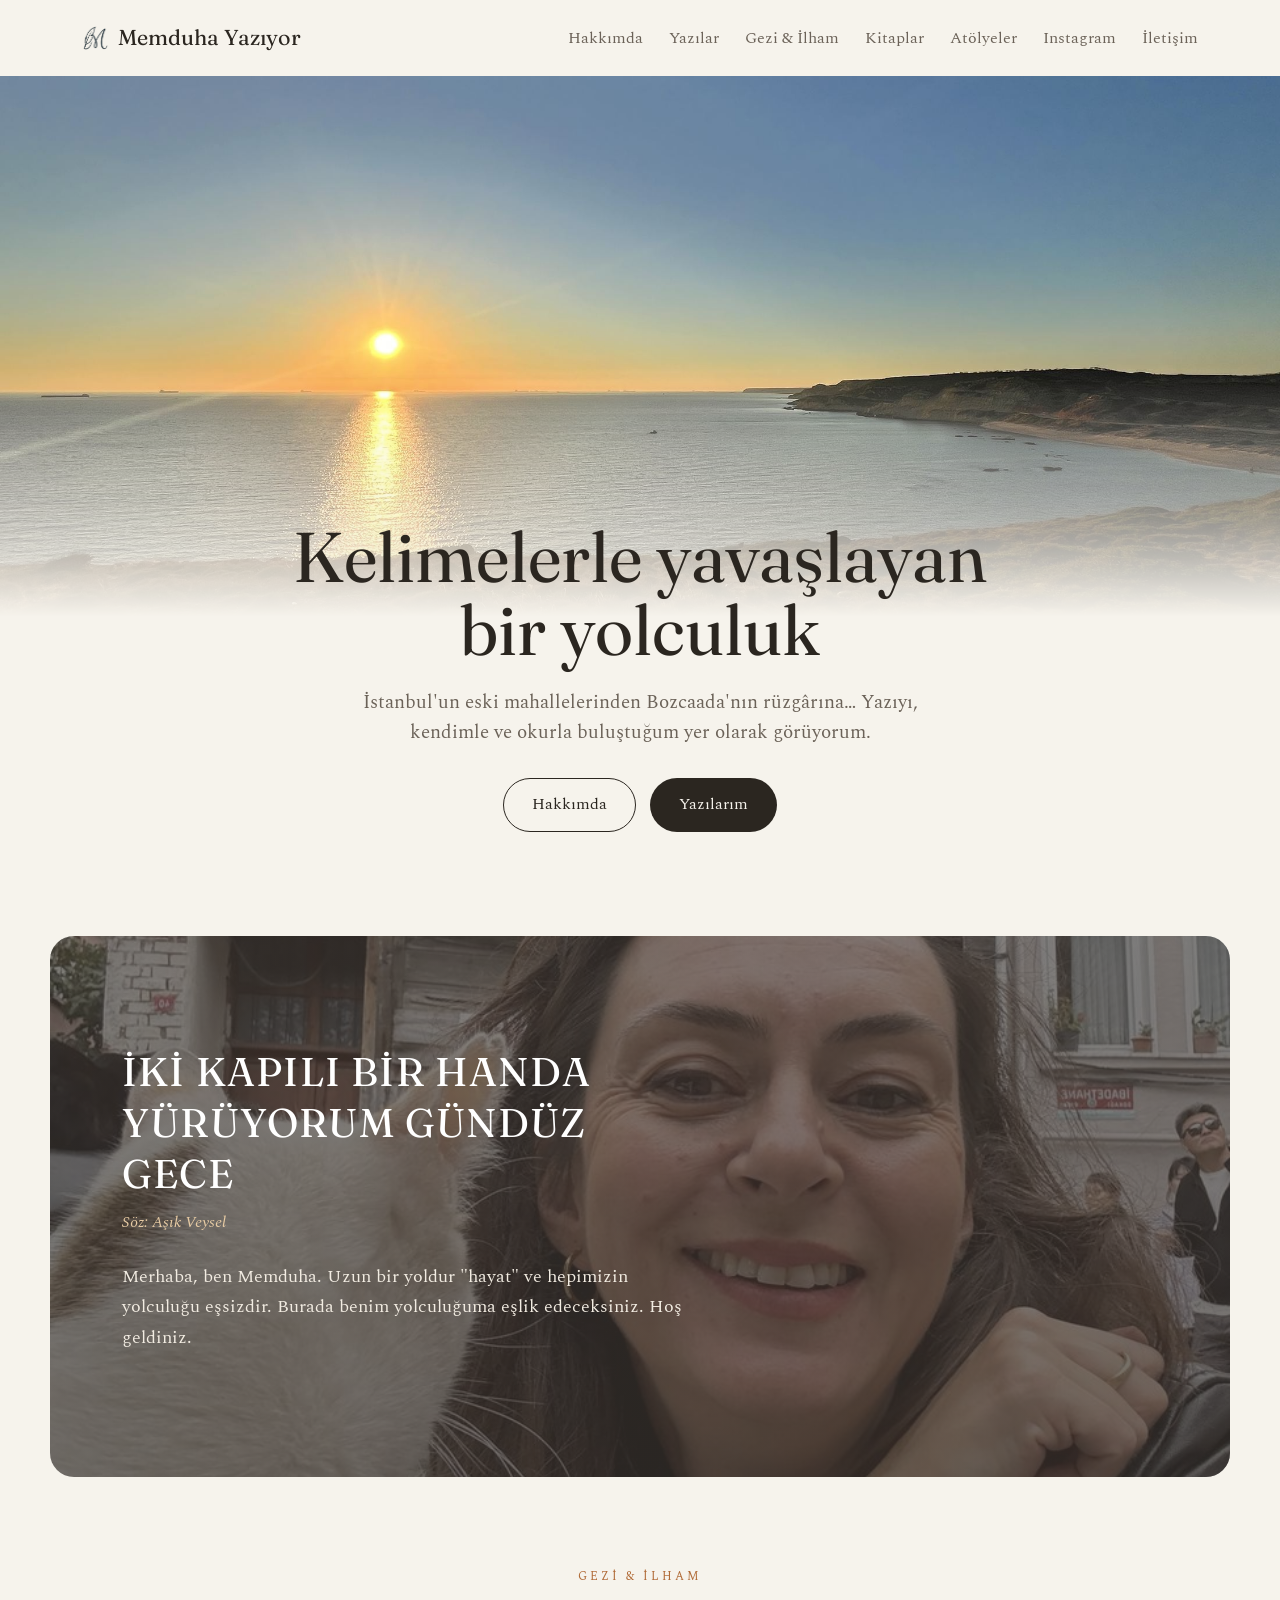
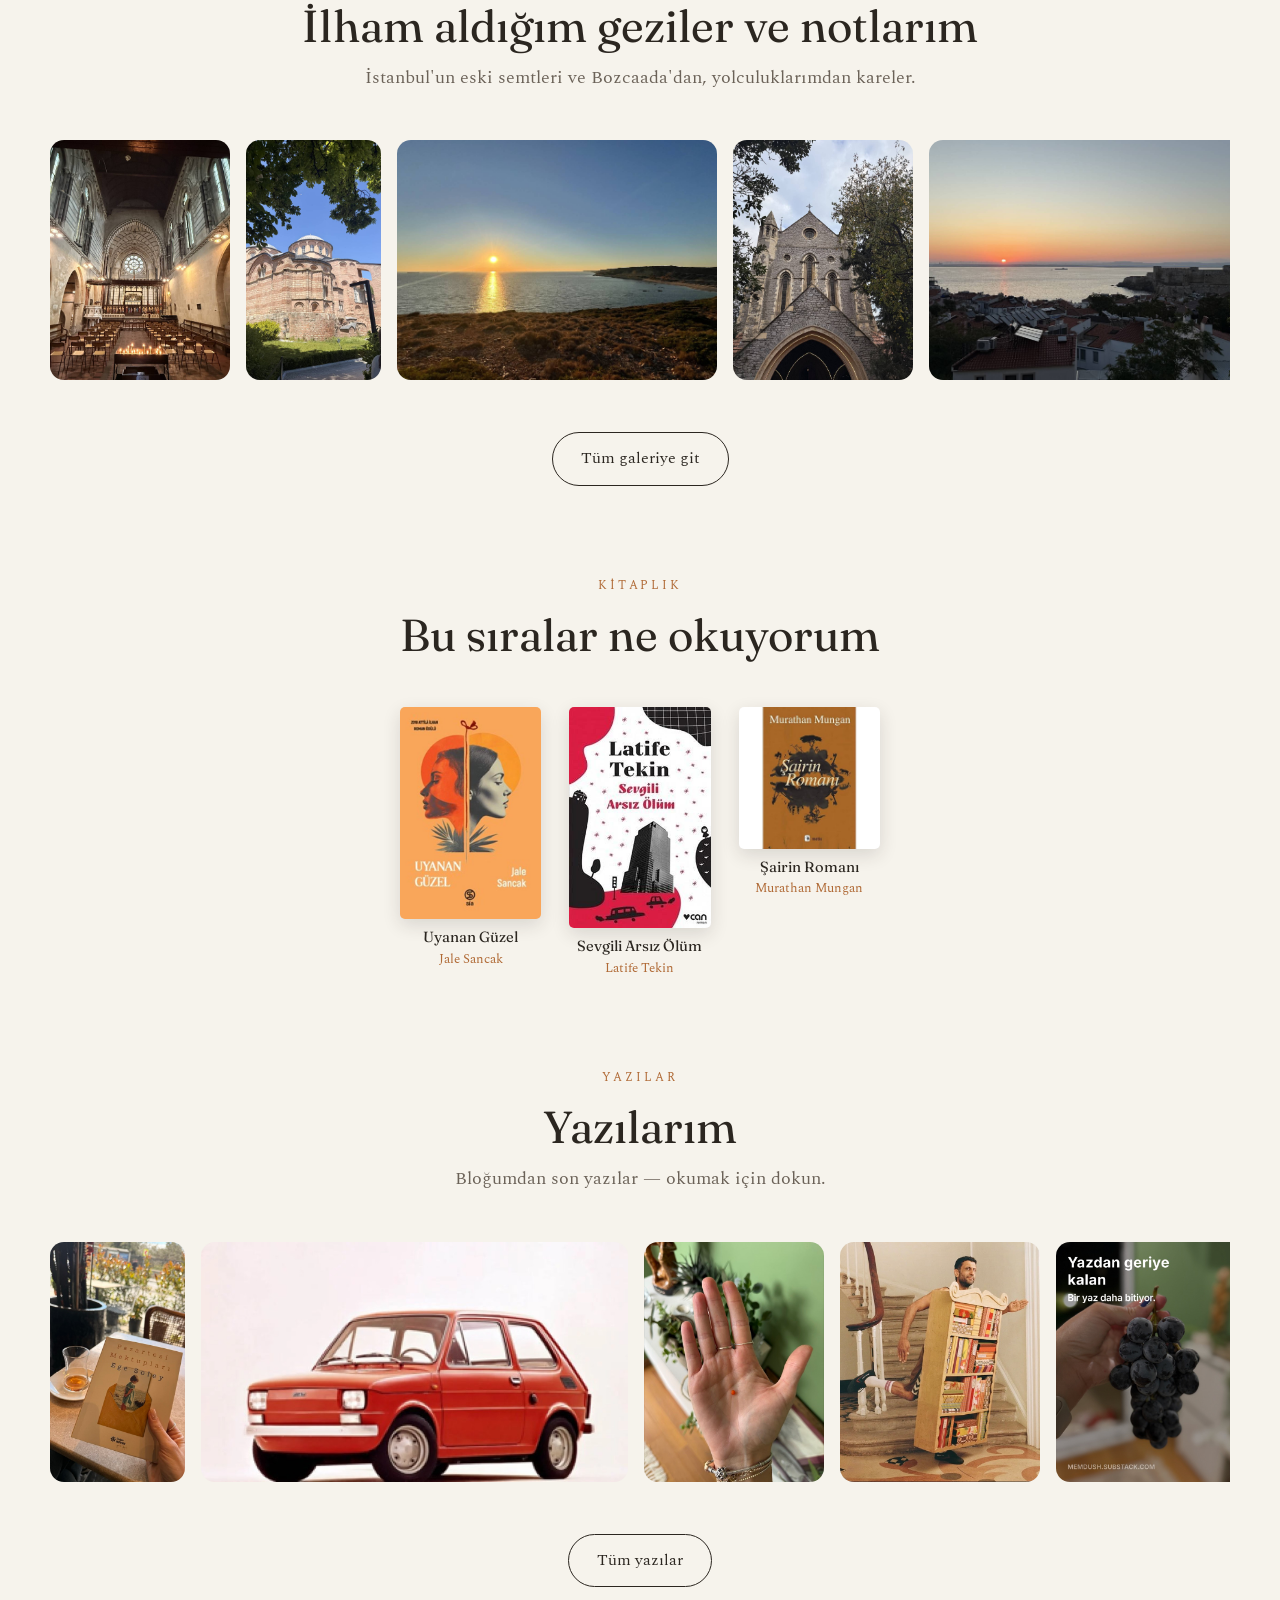
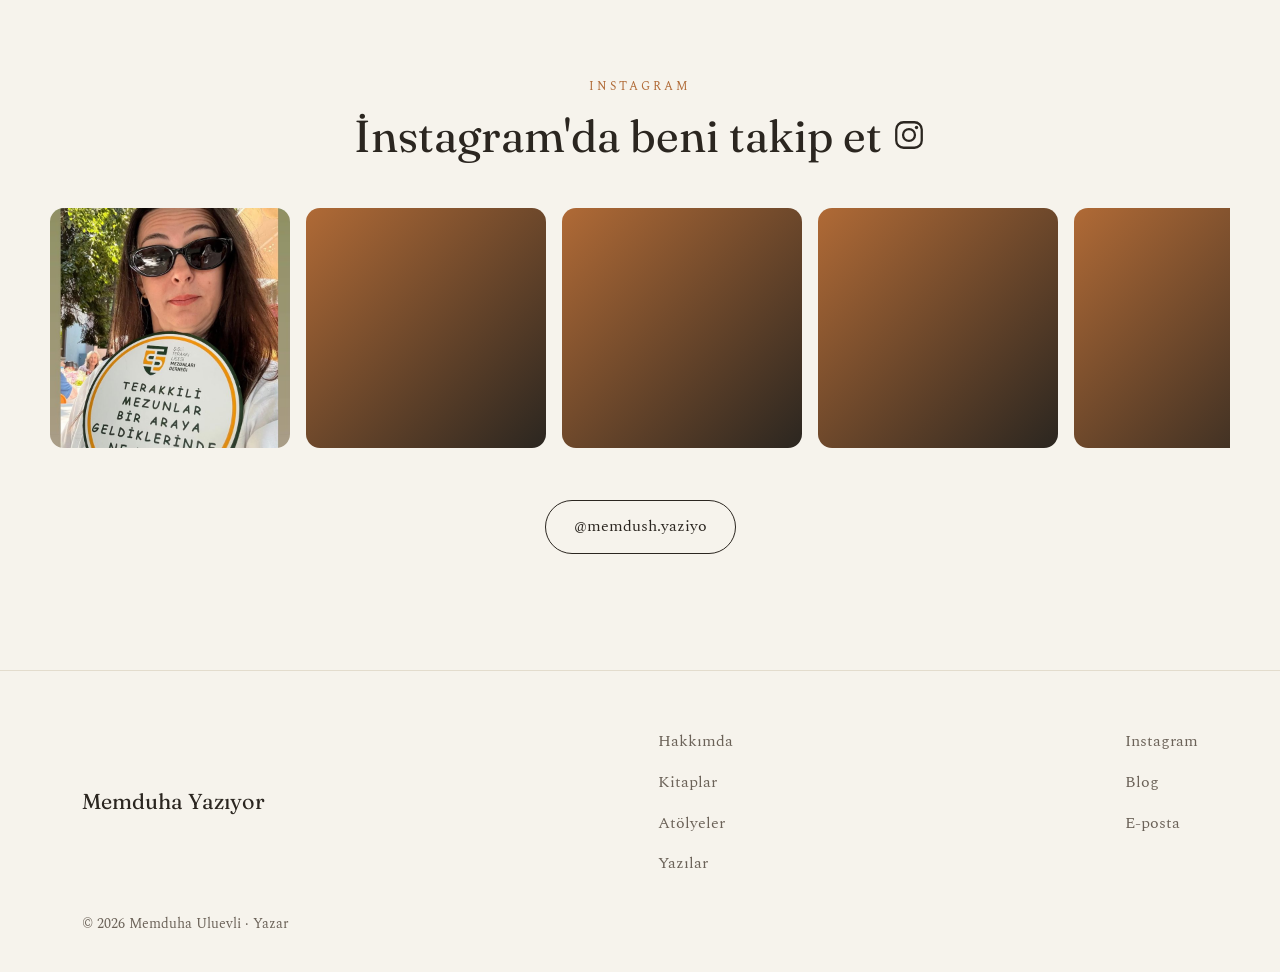
==== index.html @ 216a3eed "Ana sayfa Instagram: başlık yanına logo, ilk gönderi görseli (ig-1) eklendi" ====
<!DOCTYPE html>
<html lang="tr">
<head>
  <meta charset="UTF-8" />
  <meta name="viewport" content="width=device-width, initial-scale=1.0" />
  <title>Memduha Uluevli — Yazar</title>
  <meta name="description" content="Memduha Uluevli — yazar. Çocuk kitapları, yazı atölyeleri ve İstanbul ile Bozcaada'dan ilham gezileri." />
  <link rel="preconnect" href="https://fonts.googleapis.com" />
  <link rel="preconnect" href="https://fonts.gstatic.com" crossorigin />
  <link href="https://fonts.googleapis.com/css2?family=Fraunces:ital,opsz,wght@0,9..144,400;0,9..144,500;1,9..144,400&family=Spectral:ital,wght@0,400;0,500;1,400&display=swap&subset=latin-ext" rel="stylesheet" />
  <link rel="stylesheet" href="css/edisyon.css" />
  <link rel="canonical" href="https://memduhayaziyor.com/" />
  <link rel="icon" href="/favicon.svg" type="image/svg+xml" />
  <meta property="og:type" content="website" />
  <meta property="og:site_name" content="Memduha Uluevli" />
  <meta property="og:locale" content="tr_TR" />
  <meta property="og:title" content="Memduha Uluevli — Yazar" />
  <meta property="og:description" content="Memduha Uluevli — yazar. Çocuk kitapları, yazı atölyeleri ve İstanbul ile Bozcaada&#x27;dan ilham gezileri." />
  <meta property="og:url" content="https://memduhayaziyor.com/" />
  <meta property="og:image" content="https://memduhayaziyor.com/img/og-image.jpg" />
  <meta property="og:image:width" content="1200" />
  <meta property="og:image:height" content="630" />
  <meta name="twitter:card" content="summary_large_image" />
  <meta name="twitter:title" content="Memduha Uluevli — Yazar" />
  <meta name="twitter:description" content="Memduha Uluevli — yazar. Çocuk kitapları, yazı atölyeleri ve İstanbul ile Bozcaada&#x27;dan ilham gezileri." />
  <meta name="twitter:image" content="https://memduhayaziyor.com/img/og-image.jpg" />
  <script type="application/ld+json">
{
  "@context": "https://schema.org",
  "@type": "Person",
  "name": "Memduha Uluevli",
  "url": "https://memduhayaziyor.com",
  "jobTitle": "Yazar",
  "description": "Çocuk kitapları yazan, çocuklar ve yetişkinlerle yazı atölyeleri düzenleyen yazar. İstanbul ve Bozcaada'dan ilham alıyor.",
  "image": "https://memduhayaziyor.com/img/og-image.jpg",
  "sameAs": [
    "https://www.instagram.com/memdush.yaziyo/",
    "https://memduhauluevli.blogspot.com"
  ]
}
  </script>
  <script type="text/javascript">
    (function(c,l,a,r,i,t,y){
        c[a]=c[a]||function(){(c[a].q=c[a].q||[]).push(arguments)};
        t=l.createElement(r);t.async=1;t.src="https://www.clarity.ms/tag/"+i;
        y=l.getElementsByTagName(r)[0];y.parentNode.insertBefore(t,y);
    })(window, document, "clarity", "script", "xbzxcnqhbi");
  </script>
</head>
<body>

  <!-- NAV -->
  <header class="container">
    <nav class="nav">
      <a class="brand" href="index.html"><img class="brand-logo" src="img/logo.png" alt="" />Memduha Yazıyor</a>
      <button class="nav-toggle" aria-label="Menü">☰</button>
      <ul class="nav-links">
        <li><a href="hakkimda.html">Hakkımda</a></li>
        <li><a href="yazilar.html">Yazılar</a></li>
        <li><a href="gezi.html">Gezi &amp; İlham</a></li>
        <li><a href="kitaplarim.html">Kitaplar</a></li>
        <li><a href="atolyeler.html">Atölyeler</a></li>
        <li><a href="instagram.html">Instagram</a></li>
        <li><a href="iletisim.html">İletişim</a></li>
      </ul>
    </nav>
  </header>

  <!-- HERO -->
  <section class="hero">
    <img class="hero__art" src="img/hero/hero.jpg" alt="Bozcaada'da gün batımı" />
    <div class="hero__stack">
      <h1>Kelimelerle yavaşlayan bir yolculuk</h1>
      <p class="sub">İstanbul'un eski mahallelerinden Bozcaada'nın rüzgârına… Yazıyı, kendimle ve okurla buluştuğum yer olarak görüyorum.</p>
      <div class="btn-row">
        <a class="btn btn-ghost" href="hakkimda.html">Hakkımda</a>
        <a class="btn btn-fill" href="yazilar.html">Yazılarım</a>
      </div>
    </div>
  </section>

  <!-- MERHABA, BEN MEMDUHA -->
  <section class="container sec" style="padding-top:32px;">
    <div class="memduha-band">
      <img src="img/about/memduha.jpg" alt="Memduha Uluevli" />
      <div class="inner">
        <h2 class="verse">İKİ KAPILI BİR HANDA<br />YÜRÜYORUM GÜNDÜZ GECE</h2>
        <p class="attrib">Söz: Aşık Veysel</p>
        <p>Merhaba, ben Memduha. Uzun bir yoldur "hayat" ve hepimizin yolculuğu eşsizdir. Burada benim yolculuğuma eşlik edeceksiniz. Hoş geldiniz.</p>
      </div>
    </div>
  </section>

  <!-- İLHAM ALDIĞIM GEZİLER VE NOTLARIM -->
  <section class="container sec" style="padding-top:0;">
    <div class="sec-head">
      <span class="tag">Gezi &amp; İlham</span>
      <h2>İlham aldığım geziler ve notlarım</h2>
      <p>İstanbul'un eski semtleri ve Bozcaada'dan, yolculuklarımdan kareler.</p>
    </div>
    <div class="filmstrip">
      <img src="img/gallery/istanbul/ist45.jpg" alt="İstanbul" />
      <img src="img/gallery/istanbul/ist03.jpg" alt="İstanbul" />
      <img src="img/gallery/bozcaada/boz05.jpg" alt="Bozcaada" />
      <img src="img/gallery/istanbul/ist44.jpg" alt="İstanbul" />
      <img src="img/gallery/bozcaada/boz27.jpg" alt="Bozcaada" />
      <img src="img/gallery/istanbul/ist53.jpg" alt="İstanbul" />
      <img src="img/gallery/istanbul/ist55.jpg" alt="İstanbul" />
      <img src="img/gallery/bozcaada/boz29.jpg" alt="Bozcaada" />
      <img src="img/gallery/istanbul/ist46.jpg" alt="İstanbul" />
    </div>
    <div class="shelf-foot"><a class="btn btn-ghost" href="gezi.html">Tüm galeriye git</a></div>
  </section>

  <!-- BU SIRALAR NE OKUYORUM -->
  <section class="container sec" style="padding-top:0;">
    <div class="sec-head">
      <span class="tag">Kitaplık</span>
      <h2>Bu sıralar ne okuyorum</h2>
    </div>
    <div class="reading">
      <div class="bk">
        <img src="img/books/okuyorum-uyanan-guzel.jpg" alt="Uyanan Güzel kapağı" loading="lazy" />
        <div class="t">Uyanan Güzel</div>
        <div class="a">Jale Sancak</div>
      </div>
      <div class="bk">
        <img src="img/books/okuyorum-sevgili-arsiz-olum.jpg" alt="Sevgili Arsız Ölüm kapağı" loading="lazy" />
        <div class="t">Sevgili Arsız Ölüm</div>
        <div class="a">Latife Tekin</div>
      </div>
      <div class="bk">
        <img src="img/books/okuyorum-sairin-romani.jpg" alt="Şairin Romanı kapağı" loading="lazy" />
        <div class="t">Şairin Romanı</div>
        <div class="a">Murathan Mungan</div>
      </div>
    </div>
  </section>

  <!-- YAZILARIM -->
  <section class="container sec" style="padding-top:0;">
    <div class="sec-head">
      <span class="tag">Yazılar</span>
      <h2>Yazılarım</h2>
      <p>Bloğumdan son yazılar — okumak için dokun.</p>
    </div>
    <div class="filmstrip">
      <a href="https://memduhauluevli.blogspot.com/2026/04/gunlerden-pazartesi-degil.html" target="_blank" rel="noopener"><img src="img/blog/post-01.jpg" alt="Günlerden Pazartesi değil" loading="lazy" /></a>
      <a href="https://memduhauluevli.blogspot.com/2026/01/bir-minik-araba-meselesi.html" target="_blank" rel="noopener"><img src="img/blog/post-02.jpg" alt="Bir 'Minik' araba meselesi" loading="lazy" /></a>
      <a href="https://memduhauluevli.blogspot.com/2025/10/mercimek-tanesi.html" target="_blank" rel="noopener"><img src="img/blog/post-03.jpg" alt="Mercimek Tanesi" loading="lazy" /></a>
      <a href="https://memduhauluevli.blogspot.com/2025/09/hapsiran-kitaplik-ha-ha-ha-hapsuuu-ah.html" target="_blank" rel="noopener"><img src="img/blog/post-04.jpg" alt="Hapşıran Kitaplık" loading="lazy" /></a>
      <a href="https://memduhauluevli.blogspot.com/2025/09/yazdan-geriye-kalan.html" target="_blank" rel="noopener"><img src="img/blog/post-05.jpg" alt="Yazdan geriye kalan" loading="lazy" /></a>
    </div>
    <div class="shelf-foot"><a class="btn btn-ghost" href="yazilar.html">Tüm yazılar</a></div>
  </section>

  <!-- INSTAGRAM -->
  <section class="container sec" style="padding-top:0;">
    <div class="sec-head">
      <span class="tag">Instagram</span>
      <h2 class="ig-head">İnstagram'da beni takip et
        <a href="https://www.instagram.com/memdush.yaziyo/" target="_blank" rel="noopener" aria-label="Instagram'da takip et" class="ig-logo">
          <svg viewBox="0 0 24 24" width="34" height="34" fill="none" stroke="currentColor" stroke-width="1.6"><rect x="3" y="3" width="18" height="18" rx="5.2"/><circle cx="12" cy="12" r="4.2"/><circle cx="17.3" cy="6.7" r="1.2" fill="currentColor" stroke="none"/></svg>
        </a>
      </h2>
    </div>
    <div class="ig-strip">
      <a class="ig-shot" href="https://www.instagram.com/p/DSVSEXZDDha/" target="_blank" rel="noopener"><img src="img/instagram/ig-1.jpg" alt="Instagram gönderisi" loading="lazy" onerror="this.style.display='none'" /></a>
      <a class="ig-shot" href="https://www.instagram.com/p/DPD3dpMDFZf/" target="_blank" rel="noopener"><img src="img/instagram/ig-2.jpg" alt="Instagram gönderisi" loading="lazy" onerror="this.style.display='none'" /></a>
      <a class="ig-shot" href="https://www.instagram.com/p/DJHQwIwImqJ/" target="_blank" rel="noopener"><img src="img/instagram/ig-3.jpg" alt="Instagram gönderisi" loading="lazy" onerror="this.style.display='none'" /></a>
      <a class="ig-shot" href="https://www.instagram.com/p/DGd2g4kIsRh/" target="_blank" rel="noopener"><img src="img/instagram/ig-4.jpg" alt="Instagram gönderisi" loading="lazy" onerror="this.style.display='none'" /></a>
      <a class="ig-shot" href="https://www.instagram.com/p/DIjYjPnIkN-/" target="_blank" rel="noopener"><img src="img/instagram/ig-5.jpg" alt="Instagram gönderisi" loading="lazy" onerror="this.style.display='none'" /></a>
    </div>
    <div class="shelf-foot"><a class="btn btn-ghost" href="https://www.instagram.com/memdush.yaziyo/" target="_blank" rel="noopener">@memdush.yaziyo</a></div>
  </section>

  <!-- FOOTER -->
  <footer class="footer">
    <div class="container">
      <div class="inner">
        <a class="brand" href="index.html">Memduha Yazıyor</a>
        <ul class="f-links">
          <li><a href="hakkimda.html">Hakkımda</a></li>
          <li><a href="kitaplarim.html">Kitaplar</a></li>
          <li><a href="atolyeler.html">Atölyeler</a></li>
          <li><a href="yazilar.html">Yazılar</a></li>
        </ul>
        <ul class="f-links">
          <li><a href="https://www.instagram.com/memdush.yaziyo/" target="_blank" rel="noopener">Instagram</a></li>
          <li><a href="https://memduhauluevli.blogspot.com" target="_blank" rel="noopener">Blog</a></li>
          <li><a href="mailto:memduhauluevli@gmail.com">E-posta</a></li>
        </ul>
      </div>
      <div class="fine">© <span id="yil">2026</span> Memduha Uluevli · Yazar</div>
    </div>
  </footer>

  <script>
    document.querySelector('.nav-toggle').addEventListener('click', function () {
      document.querySelector('.nav-links').classList.toggle('open');
    });
    document.getElementById('yil').textContent = new Date().getFullYear();
  </script>
</body>
</html>
---- css/edisyon.css ----
/* =========================================================
   Memduha Uluevli — "Sıcak Edebî" (3. seçenek, yalnızca ana sayfa)
   Duna'nın sakin giriş kurgusu + Fraunces/Spectral sıcaklığı
   + eylülgörmüş'ün temiz, kitap-odaklı katalog düzeni
   ========================================================= */

:root {
  --paper:  #f6f3ec;   /* sıcak kâğıt zemini */
  --card:   #fffdf8;
  --ink:    #2b2620;   /* sıcak mürekkep */
  --soft:   #6b6258;   /* ikincil metin */
  --line:   #e3dccd;   /* saç-çizgisi */
  --accent: #b06a36;   /* tek, ölçülü sıcak vurgu (gün batımı) */

  --display: 'Fraunces', Georgia, serif;
  --serif:   'Spectral', Georgia, serif;
  --maxw: 1180px;
}

* { box-sizing: border-box; }

html { overflow-x: hidden; }

body {
  margin: 0; background: var(--paper); color: var(--ink);
  font-family: var(--serif); font-size: 18px; line-height: 1.6; font-weight: 400;
  -webkit-font-smoothing: antialiased; overflow-x: hidden;
}
img { max-width: 100%; display: block; }
a { color: var(--ink); text-decoration: none; }

.container { max-width: var(--maxw); margin-inline: auto; padding-inline: 32px; }

h1, h2, h3 { font-family: var(--display); font-weight: 400; color: var(--ink); margin: 0; line-height: 1.1; }

.tag {
  display: inline-block; font-family: var(--serif); text-transform: uppercase;
  letter-spacing: .24em; font-size: .78rem; color: var(--accent);
}

/* ---------- Buttons ---------- */
.btn {
  display: inline-block; font-family: var(--serif); font-size: 1rem; cursor: pointer;
  border-radius: 999px; padding: 13px 28px; border: 1px solid transparent;
}
.btn-fill { background: var(--ink); color: var(--paper); }
.btn-fill:hover { background: #000; }
.btn-ghost { background: transparent; border-color: var(--ink); color: var(--ink); }
.btn-ghost:hover { background: var(--ink); color: var(--paper); }
.btn-row { display: flex; gap: 14px; justify-content: center; flex-wrap: wrap; }

/* ---------- Navigation ---------- */
.nav { display: flex; align-items: center; justify-content: space-between; height: 76px; }
.brand { font-family: var(--display); font-size: 1.35rem; color: var(--ink); display: inline-flex; align-items: center; gap: 9px; }
.brand:hover, .brand:active { color: var(--accent); }
.brand-logo { height: 1.2em; width: auto; flex: 0 0 auto; }
.brand small { display: block; font-family: var(--serif); font-size: .6rem; letter-spacing: .28em; text-transform: uppercase; color: var(--accent); margin-top: 1px; }
.nav-links { display: flex; gap: 26px; list-style: none; margin: 0; padding: 0; align-items: center; }
.nav-links a { font-size: .98rem; color: var(--soft); }
.nav-links a:hover, .nav-links a:active, .nav-links a[aria-current="page"] { color: var(--accent); }
.nav-toggle { display: none; background: none; border: 0; font-size: 22px; cursor: pointer; color: var(--ink); }

/* ---------- Hero (Duna kurgusu, sıcak font) ---------- */
.hero { text-align: center; padding-bottom: 72px; }
.hero__art {
  width: 100%; height: 60vh; max-height: 600px; object-fit: cover;
  -webkit-mask-image: linear-gradient(to bottom, #000 54%, transparent 100%);
  mask-image: linear-gradient(to bottom, #000 54%, transparent 100%);
}
.hero__stack { max-width: 820px; margin: -96px auto 0; position: relative; z-index: 2; padding: 0 24px; }
.hero .tag { margin-bottom: 18px; }
.hero h1 { font-size: clamp(2.6rem, 6vw, 4.4rem); line-height: 1.04; margin: 0 0 22px; }
.hero .sub { font-size: 1.2rem; line-height: 1.55; color: var(--soft); max-width: 560px; margin: 0 auto 30px; }

/* ---------- Section rhythm ---------- */
.sec { padding: 84px 0; }
.sec-head { text-align: center; max-width: 720px; margin: 0 auto 48px; }
.sec-head .tag { margin-bottom: 14px; }
.sec-head h2 { font-size: clamp(2rem, 4vw, 2.8rem); }
.sec-head p { font-size: 1.1rem; color: var(--soft); margin: 14px auto 0; max-width: 560px; }
.center-quote { text-align: center; font-family: var(--display); font-style: italic; font-size: clamp(1.4rem,3vw,2rem); color: var(--ink); max-width: 760px; margin: 0 auto; line-height: 1.3; }

/* ---------- Kitap rafı (eylülgörmüş temiz katalog) ---------- */
.shelf { display: grid; grid-template-columns: repeat(5, 1fr); gap: 28px 24px; border-top: 1px solid var(--line); padding-top: 40px; }
.shelf .bk { text-align: center; }
.shelf .bk img { width: 100%; aspect-ratio: 2/3; object-fit: cover; border-radius: 6px; background: var(--line); box-shadow: rgba(43,38,32,.12) 0 8px 22px; }
.shelf .bk .t { font-family: var(--display); font-size: 1rem; margin-top: 12px; line-height: 1.2; }
.shelf .bk .a { font-family: var(--serif); font-size: .85rem; color: var(--accent); }
.shelf-foot { text-align: center; margin-top: 40px; }

/* ---------- Editorial (image + text) ---------- */
.editorial { display: grid; grid-template-columns: 1fr 1fr; gap: 56px; align-items: center; }
.editorial img { width: 100%; border-radius: 20px; }
.editorial h2 { font-size: clamp(1.9rem,3.4vw,2.6rem); margin: 0 0 16px; }
.editorial p { font-size: 1.08rem; color: var(--soft); margin: 0 0 24px; max-width: 440px; }
.editorial .cap { font-size: .85rem; font-style: italic; color: var(--soft); margin-top: 12px; }
.editorial .tag { margin-bottom: 14px; }

/* ---------- Kaya ile Karga kartı ---------- */
.bookcard { display: grid; grid-template-columns: 1fr 1fr; gap: 48px; align-items: center; background: var(--card); border: 1px solid var(--line); border-radius: 24px; padding: 40px; }
.bookcard img { width: 100%; border-radius: 16px; }
.bookcard h2 { font-size: clamp(1.9rem,3.4vw,2.5rem); margin: 0 0 14px; }
.bookcard p { font-size: 1.05rem; color: var(--soft); margin: 0 0 26px; }

/* ---------- Merhaba Ben Memduha (silik foto + beyaz yazı) ---------- */
.memduha-band { position: relative; border-radius: 24px; overflow: hidden; color: #fff; }
.memduha-band img { position: absolute; inset: 0; width: 100%; height: 100%; object-fit: cover; opacity: .75; }
.memduha-band::after { content: ""; position: absolute; inset: 0; background: linear-gradient(180deg, rgba(30,24,20,.55), rgba(30,24,20,.62)); }
.memduha-band .inner { position: relative; z-index: 2; max-width: 720px; padding: clamp(56px, 9vw, 110px) clamp(28px, 6vw, 72px); }
.memduha-band .tag { color: #ecc9a0; margin-bottom: 16px; }
.memduha-band h2 { color: #fff; font-size: clamp(2rem, 4vw, 3rem); margin: 0 0 20px; }
.memduha-band .verse { font-size: clamp(1.5rem, 3.6vw, 2.5rem); line-height: 1.28; letter-spacing: .03em; margin: 0 0 10px; }
.memduha-band .attrib { font-family: var(--serif); font-style: italic; color: #e7cba4; font-size: .98rem; margin: 0 0 26px; }
.memduha-band p { color: #f2ece2; font-size: 1.12rem; line-height: 1.7; margin: 0 0 14px; max-width: 600px; }

/* ---------- Film şeridi (geziler) ---------- */
.filmstrip { display: flex; gap: 16px; overflow-x: auto; padding-bottom: 12px; scroll-snap-type: x mandatory; -webkit-overflow-scrolling: touch; }
.filmstrip > a { flex: 0 0 auto; display: block; line-height: 0; scroll-snap-align: start; }
.filmstrip img { height: 240px; width: auto; flex: 0 0 auto; border-radius: 14px; scroll-snap-align: start; background: var(--line); }
.filmstrip > a img { display: block; }
.filmstrip::-webkit-scrollbar { height: 8px; }
.filmstrip::-webkit-scrollbar-thumb { background: var(--line); border-radius: 999px; }

/* ---------- Instagram film şeridi (kare gönderiler) ---------- */
.ig-strip { display: flex; gap: 16px; overflow-x: auto; padding-bottom: 12px; scroll-snap-type: x mandatory; -webkit-overflow-scrolling: touch; }
.ig-strip .ig-shot {
  flex: 0 0 auto; width: 240px; height: 240px; border-radius: 14px; overflow: hidden;
  scroll-snap-align: start; background: linear-gradient(135deg, var(--accent), var(--ink));
  display: block;
}
.ig-strip .ig-shot img { width: 100%; height: 100%; object-fit: cover; }
.ig-strip::-webkit-scrollbar { height: 8px; }
.ig-strip::-webkit-scrollbar-thumb { background: var(--line); border-radius: 999px; }

/* ---------- Bu sıralar ne okuyorum (gerçek kapaklar, küçük) ---------- */
.reading { display: grid; grid-template-columns: repeat(3, 1fr); gap: 28px; max-width: 480px; margin: 0 auto; }
.reading .bk { text-align: center; }
.reading .bk img { width: 100%; height: auto; border-radius: 5px; box-shadow: rgba(43,38,32,.14) 0 6px 18px; background: var(--line); }
.reading .t { font-family: var(--display); font-size: .92rem; line-height: 1.2; margin-top: 10px; }
.reading .a { font-family: var(--serif); font-size: .8rem; color: var(--accent); margin-top: 2px; }

/* ---------- Footer ---------- */
.footer { border-top: 1px solid var(--line); margin-top: 32px; }
.footer .inner { display: flex; justify-content: space-between; flex-wrap: wrap; gap: 32px; padding: 56px 0 36px; }
.footer .brand { color: var(--ink); }
.footer .f-links { list-style: none; margin: 0; padding: 0; display: flex; flex-direction: column; gap: 12px; }
.footer .f-links a { font-size: .98rem; color: var(--soft); }
.footer .f-links a:hover { color: var(--ink); }
.footer .fine { font-size: .85rem; color: var(--soft); padding-bottom: 36px; }

/* ---------- Responsive ---------- */
@media (max-width: 900px) {
  .shelf { grid-template-columns: repeat(3, 1fr); }
  .editorial, .bookcard { grid-template-columns: 1fr; gap: 28px; }
  .editorial .rev { order: -1; }
}
@media (max-width: 600px) {
  .container { padding-inline: 20px; }
  .nav-links { display: none; }
  .nav-links.open { display: flex; flex-direction: column; position: absolute; top: 76px; left: 0; right: 0; background: var(--paper); border-bottom: 1px solid var(--line); padding: 16px 20px; gap: 14px; z-index: 30; }
  .nav-toggle { display: block; }
  .shelf { grid-template-columns: repeat(2, 1fr); }
  .hero__art { height: 42vh; }
  .hero__stack { margin-top: -64px; }
}
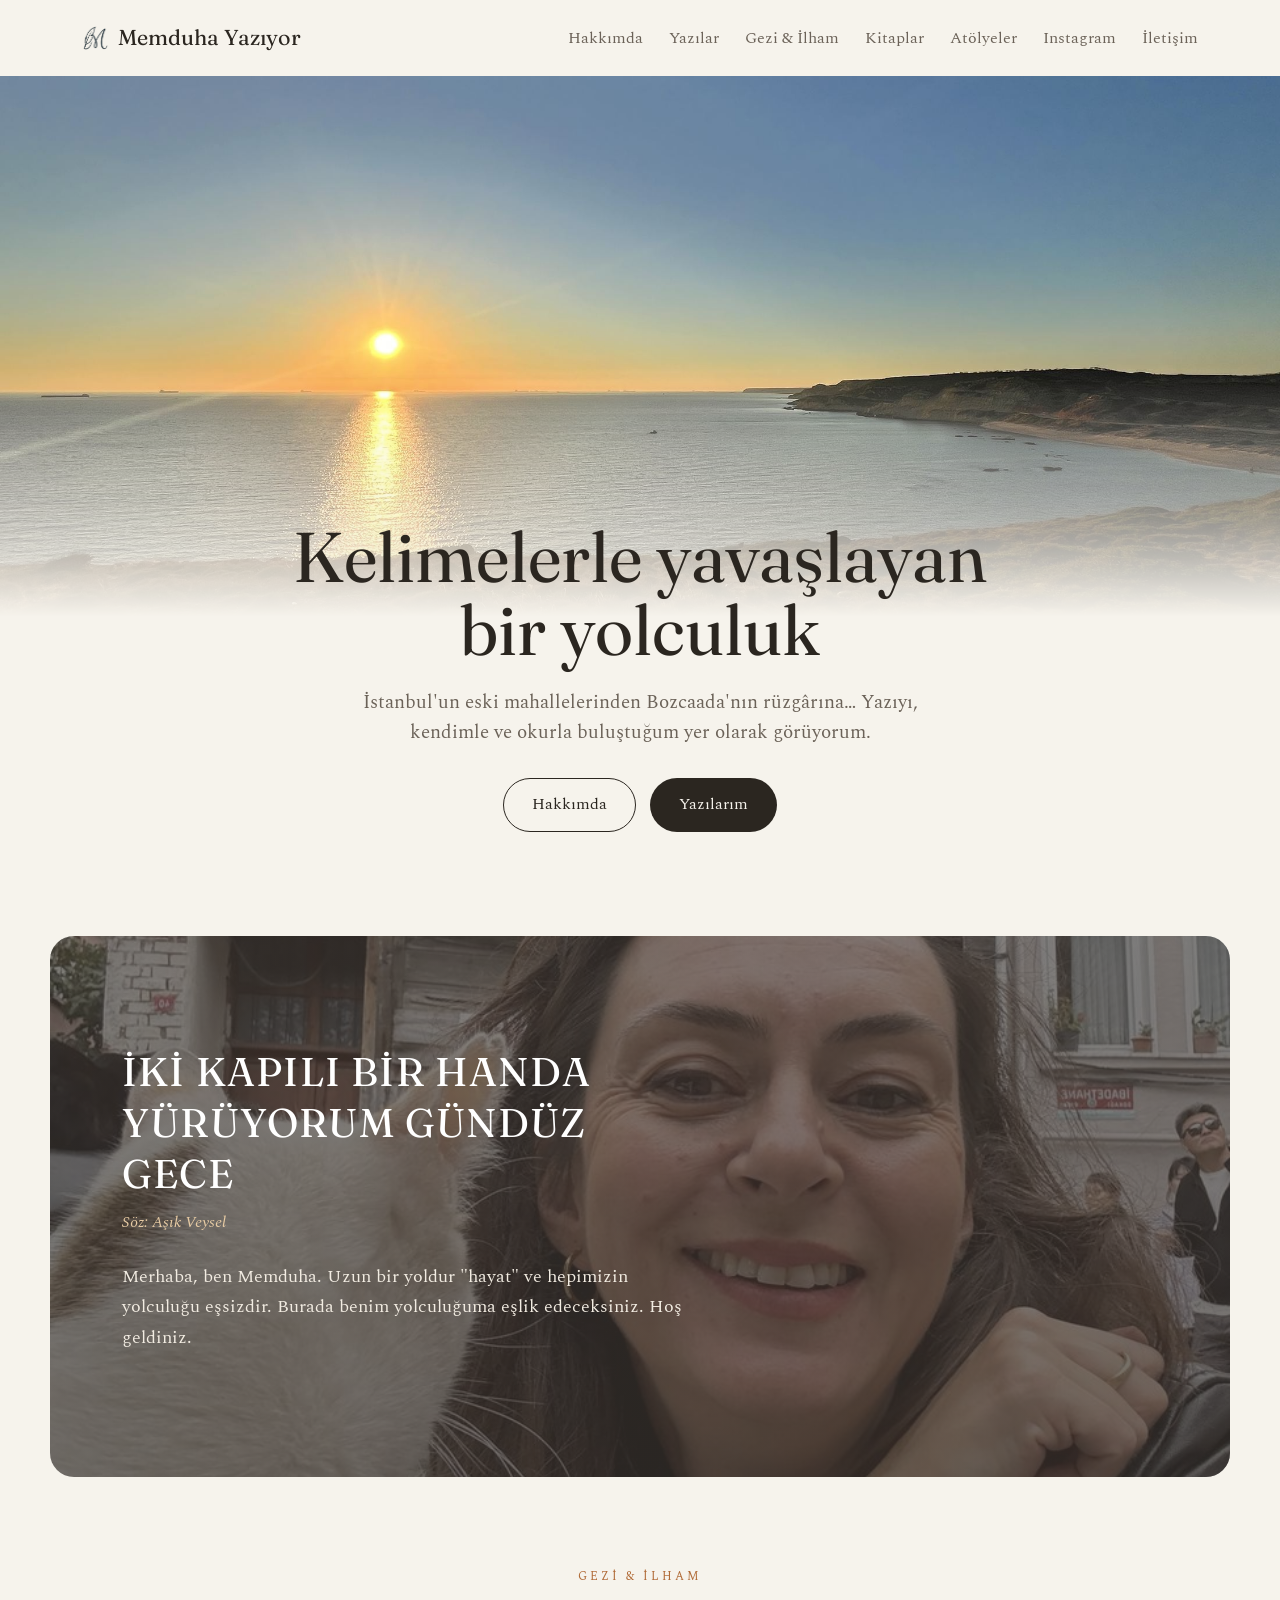
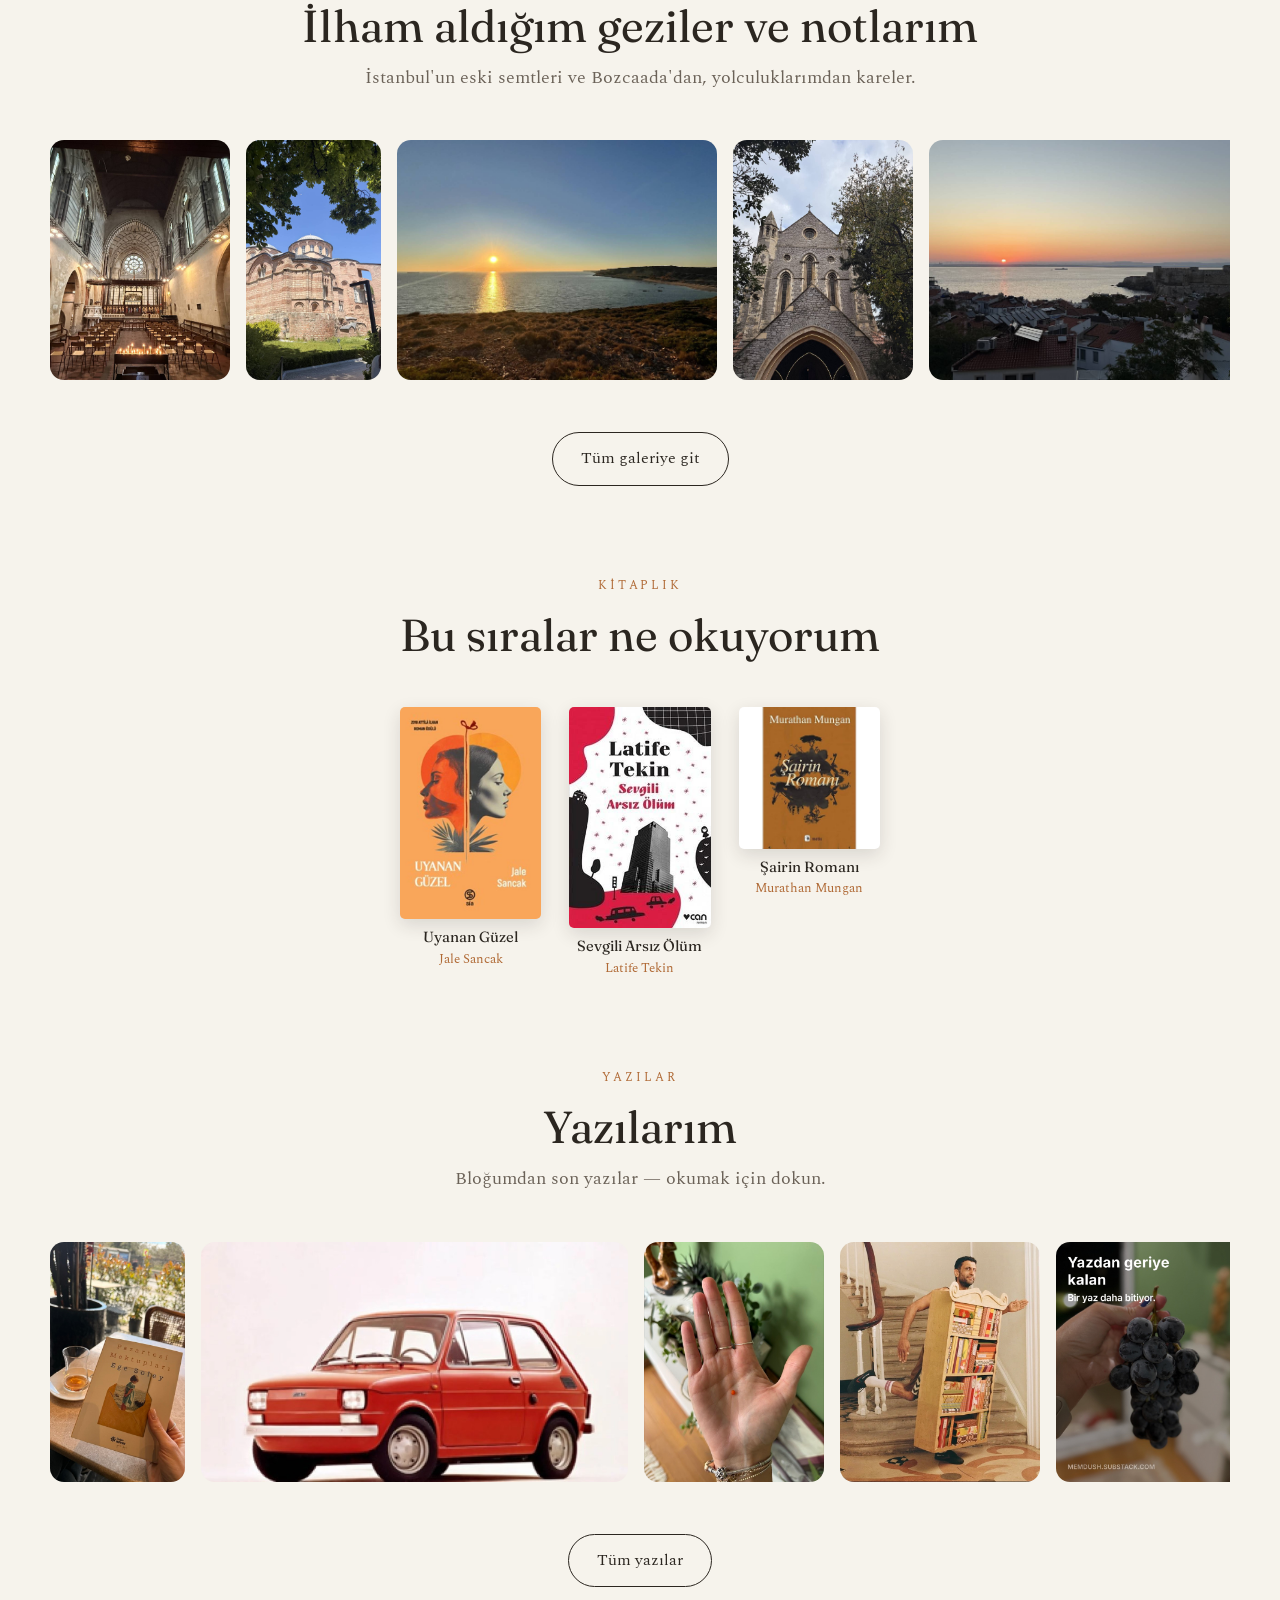
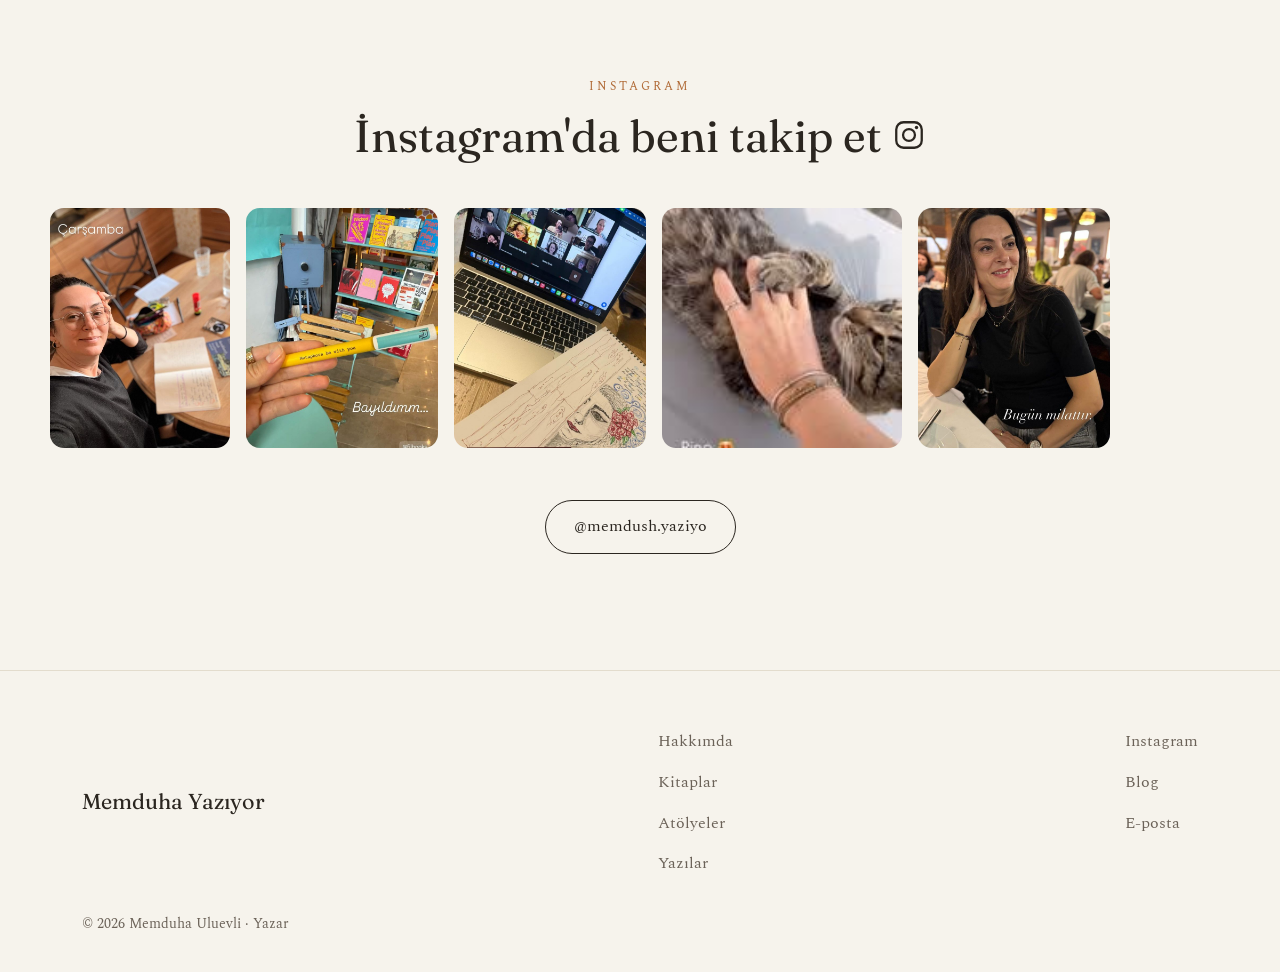
==== commit 5eaf2a5d: "CSS/JS önbelleğini kır (?v=3) — gezi film şeridi stilinin görünmemesi sorunu (eski style.css cache)" ====
--- a/index.html
+++ b/index.html
@@ -8,7 +8,7 @@
   <link rel="preconnect" href="https://fonts.googleapis.com" />
   <link rel="preconnect" href="https://fonts.gstatic.com" crossorigin />
   <link href="https://fonts.googleapis.com/css2?family=Fraunces:ital,opsz,wght@0,9..144,400;0,9..144,500;1,9..144,400&family=Spectral:ital,wght@0,400;0,500;1,400&display=swap&subset=latin-ext" rel="stylesheet" />
-  <link rel="stylesheet" href="css/edisyon.css" />
+  <link rel="stylesheet" href="css/edisyon.css?v=3" />
   <link rel="canonical" href="https://memduhayaziyor.com/" />
   <link rel="icon" href="/favicon.svg" type="image/svg+xml" />
   <meta property="og:type" content="website" />
--- a/css/edisyon.css
+++ b/css/edisyon.css
@@ -124,11 +124,11 @@
 /* ---------- Instagram film şeridi (kare gönderiler) ---------- */
 .ig-strip { display: flex; gap: 16px; overflow-x: auto; padding-bottom: 12px; scroll-snap-type: x mandatory; -webkit-overflow-scrolling: touch; }
 .ig-strip .ig-shot {
-  flex: 0 0 auto; width: 240px; height: 240px; border-radius: 14px; overflow: hidden;
+  flex: 0 0 auto; height: 240px; min-width: 180px; border-radius: 14px; overflow: hidden;
   scroll-snap-align: start; background: linear-gradient(135deg, var(--accent), var(--ink));
-  display: block;
+  display: flex;
 }
-.ig-strip .ig-shot img { width: 100%; height: 100%; object-fit: cover; }
+.ig-strip .ig-shot img { height: 240px; width: auto; object-fit: cover; display: block; }
 .ig-strip::-webkit-scrollbar { height: 8px; }
 .ig-strip::-webkit-scrollbar-thumb { background: var(--line); border-radius: 999px; }
 
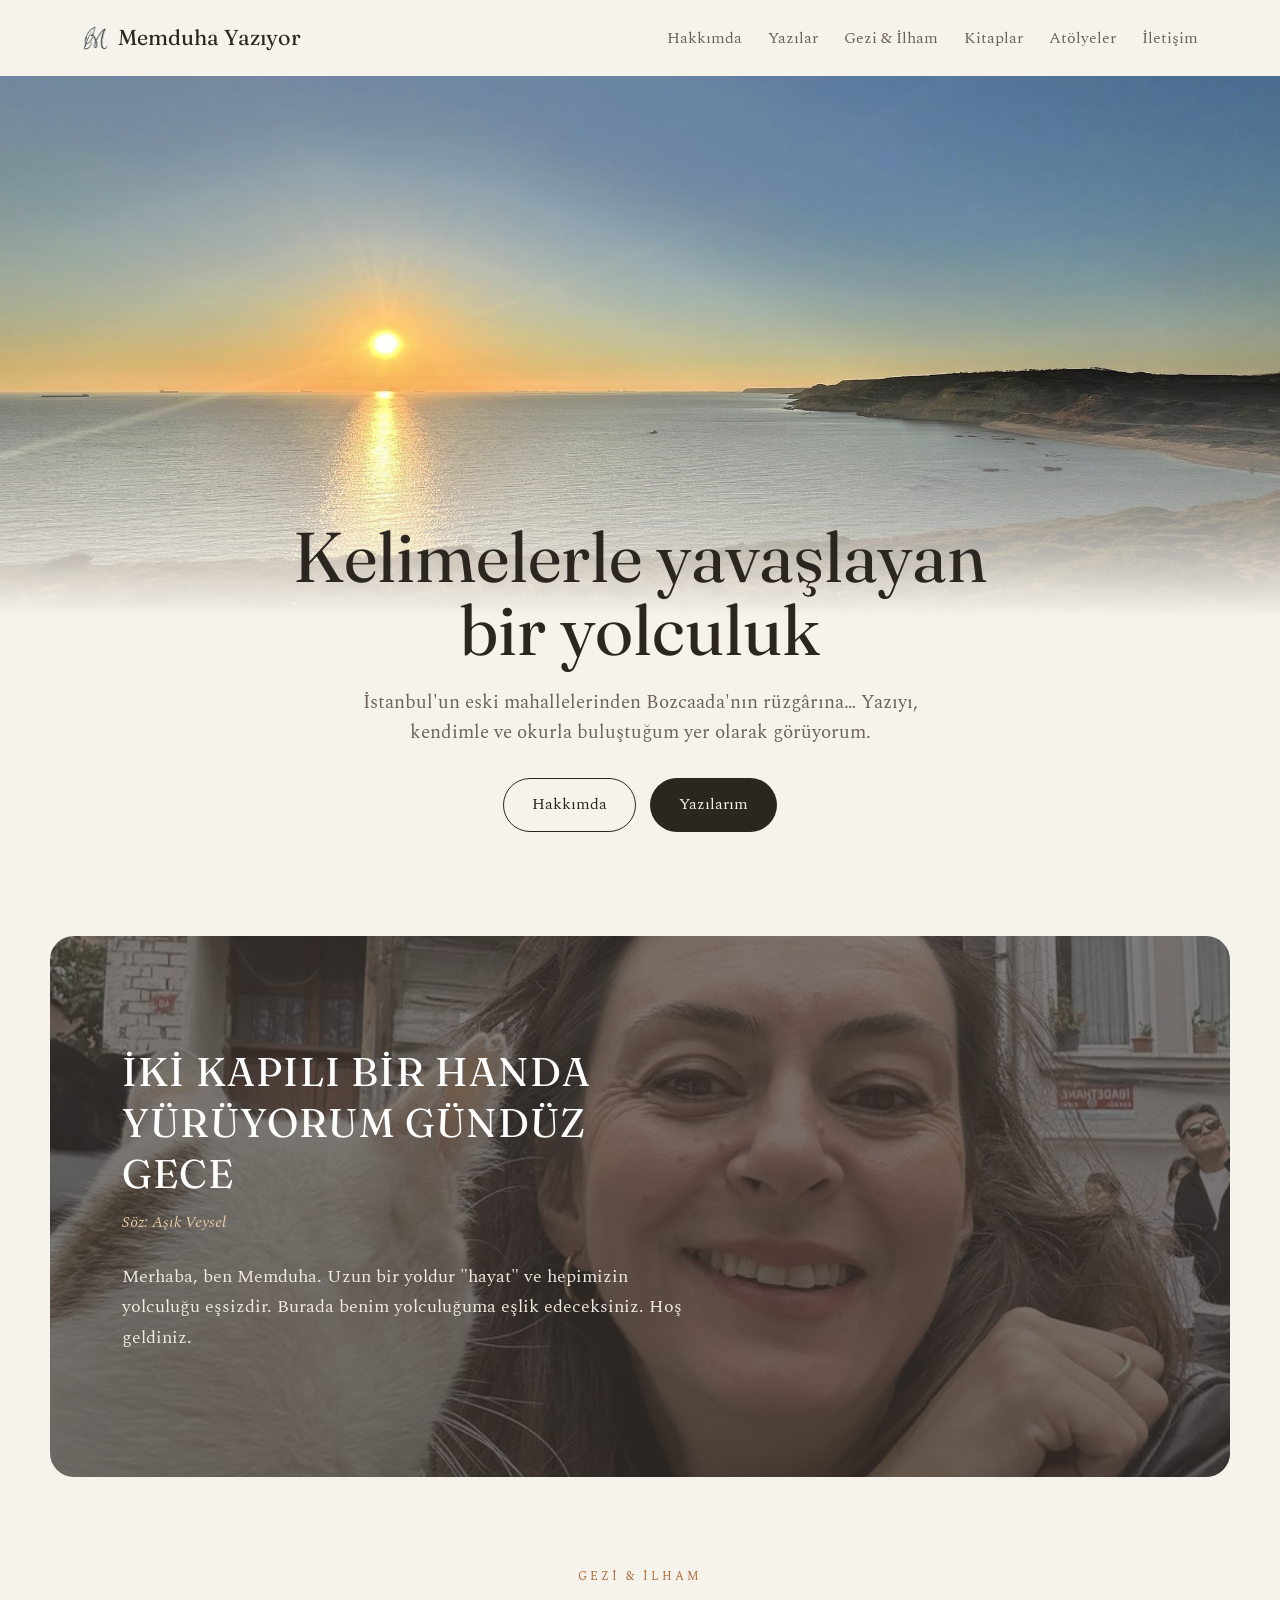
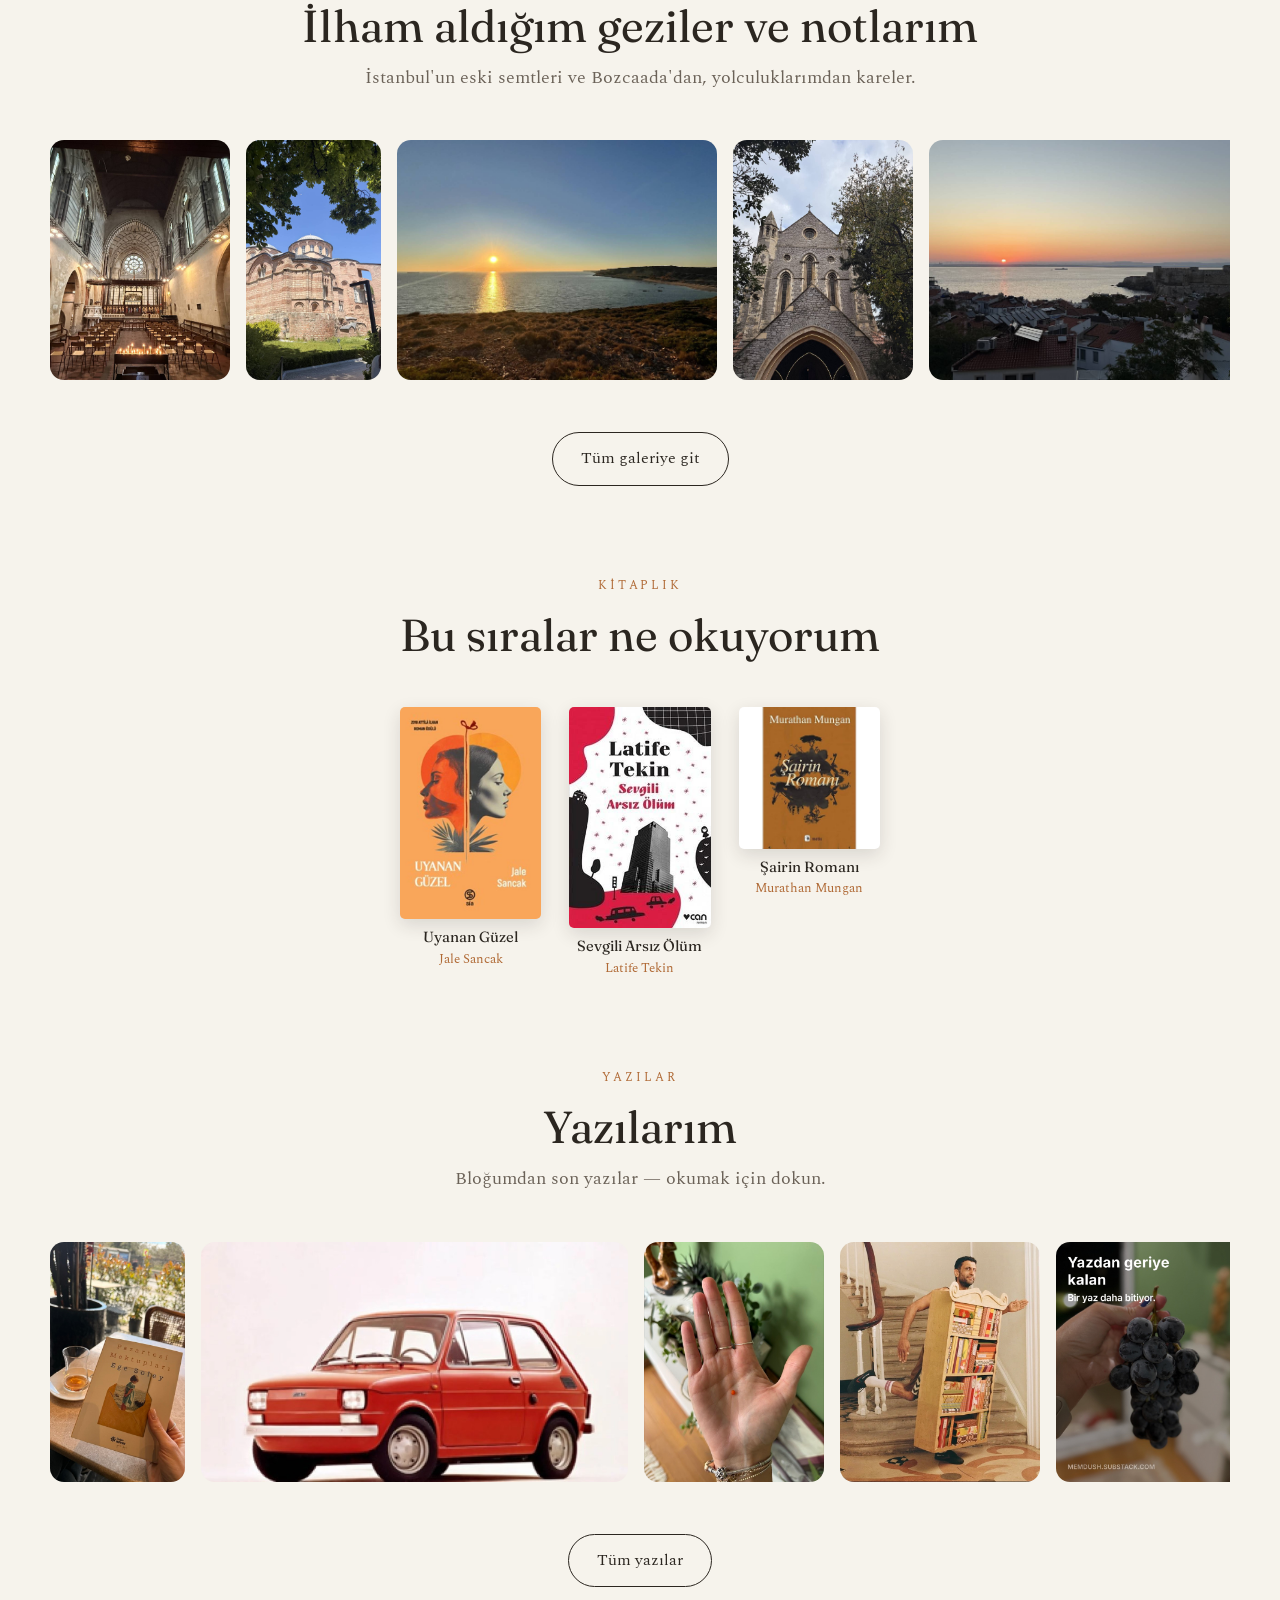
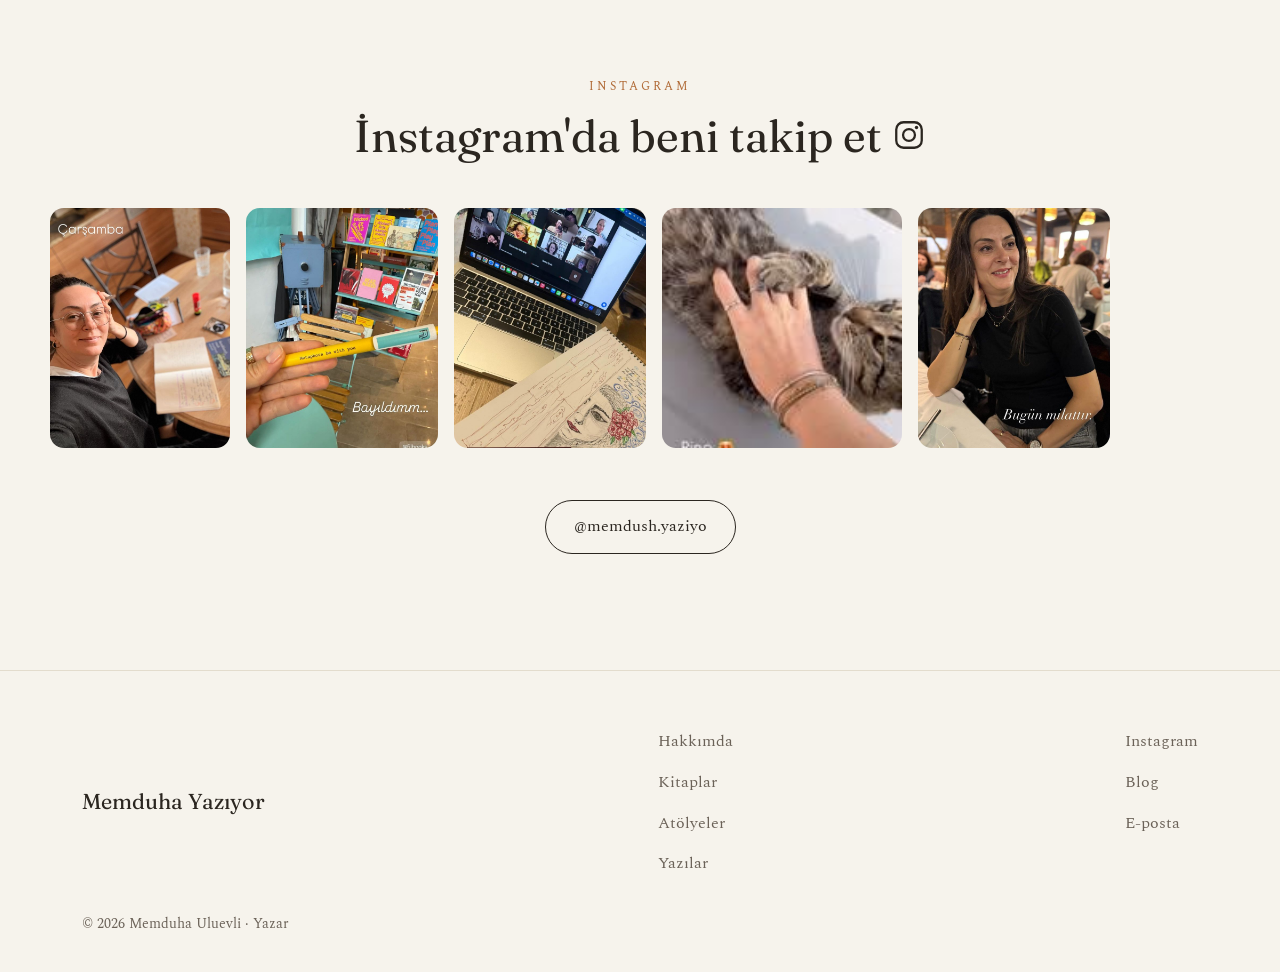
==== commit 81433f2a: "Gezi: Bozcaada'yı da film şeridine çevir; Instagram'ı nav ve alt sosyalden kaldır (ana sayfada kalsı" ====
--- a/index.html
+++ b/index.html
@@ -60,7 +60,6 @@
         <li><a href="gezi.html">Gezi &amp; İlham</a></li>
         <li><a href="kitaplarim.html">Kitaplar</a></li>
         <li><a href="atolyeler.html">Atölyeler</a></li>
-        <li><a href="instagram.html">Instagram</a></li>
         <li><a href="iletisim.html">İletişim</a></li>
       </ul>
     </nav>
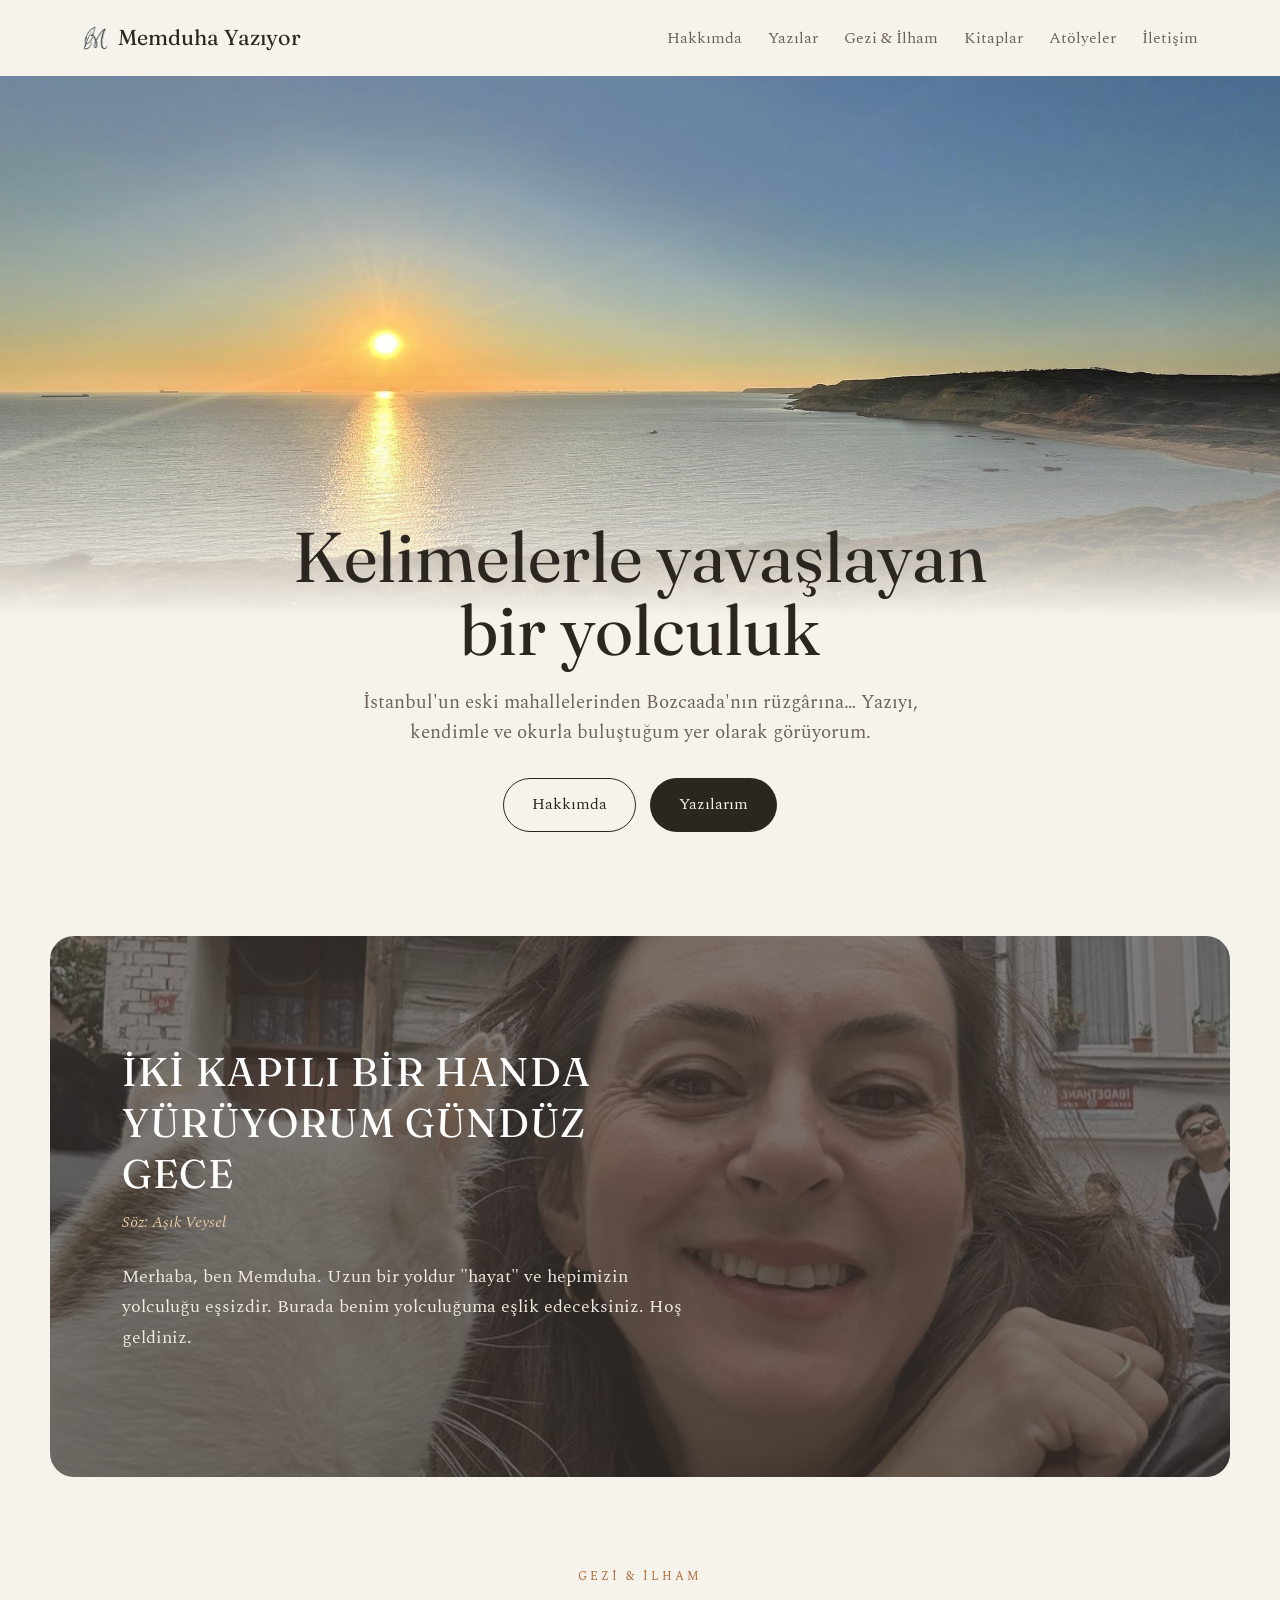
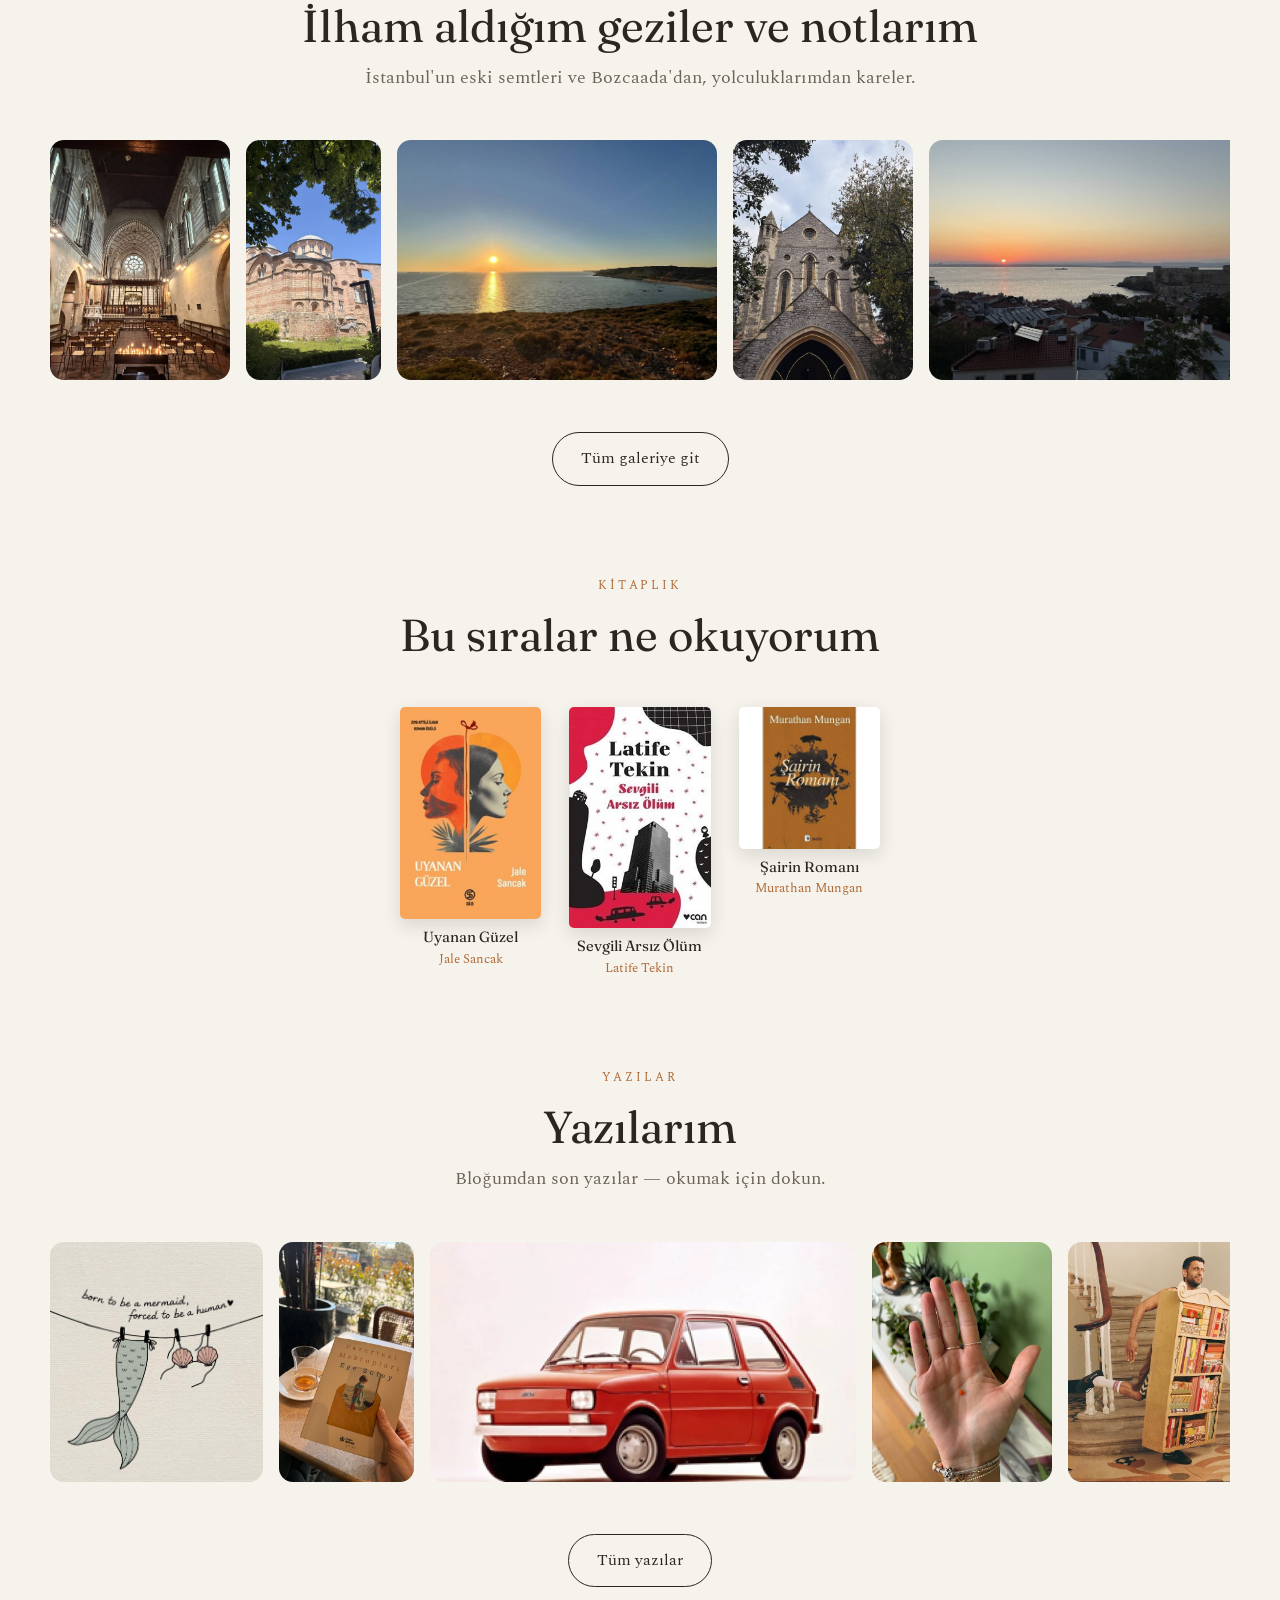
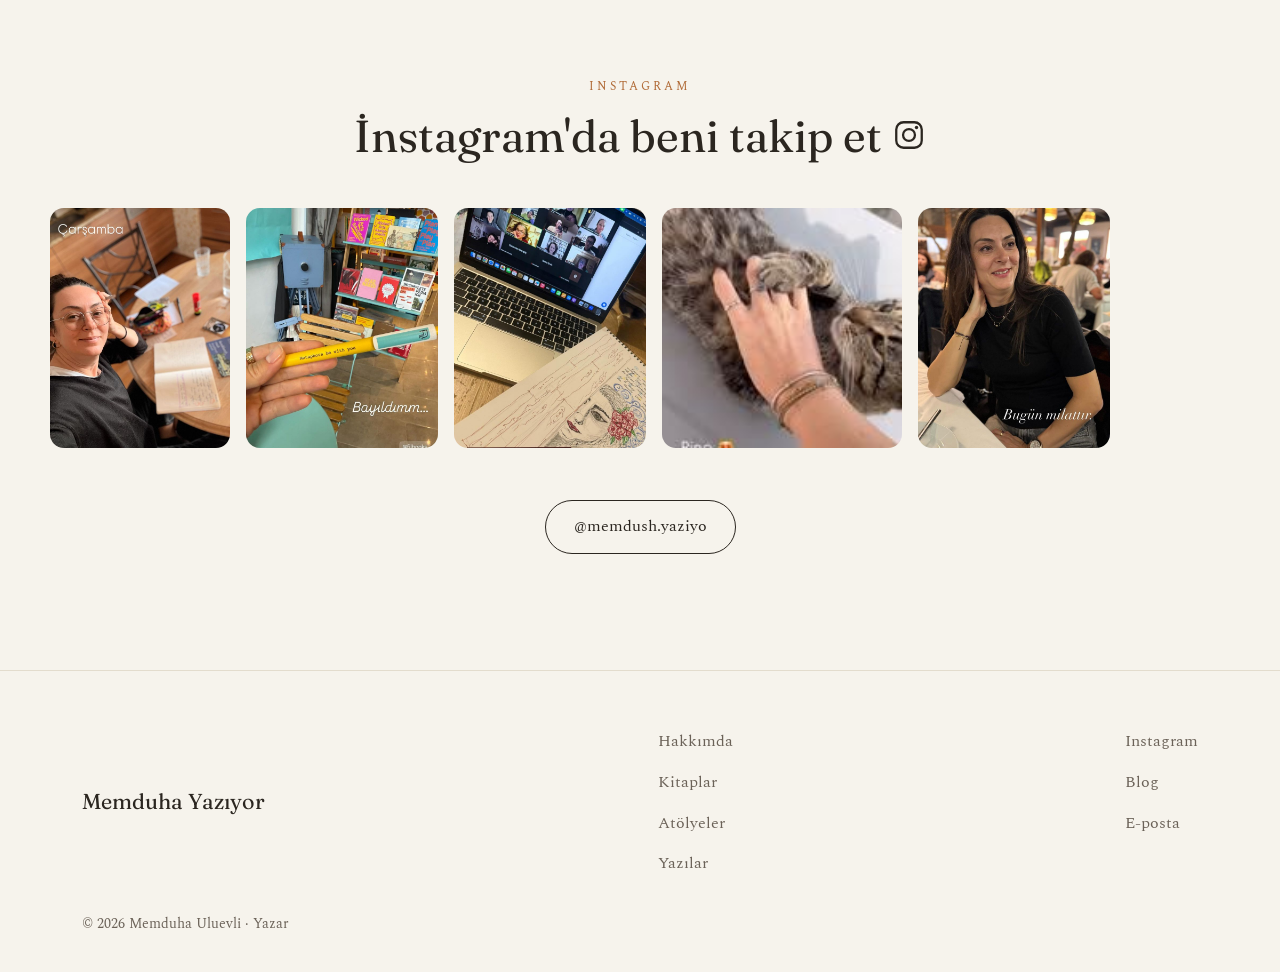
==== commit 2dcc24ef: "Son blog yazısını ekle: 'Yaz gelir, yaz geçer...' (ana sayfa şeridi + Yazılar sayfası)" ====
--- a/index.html
+++ b/index.html
@@ -4,7 +4,7 @@
   <meta charset="UTF-8" />
   <meta name="viewport" content="width=device-width, initial-scale=1.0" />
   <title>Memduha Uluevli — Yazar</title>
-  <meta name="description" content="Memduha Uluevli — yazar. Çocuk kitapları, yazı atölyeleri ve İstanbul ile Bozcaada'dan ilham gezileri." />
+  <meta name="description" content="Memduha Uluevli — Yazar. Yazı atölyeleri ve İstanbul ile Bozcaada'dan ilham gezileri." />
   <link rel="preconnect" href="https://fonts.googleapis.com" />
   <link rel="preconnect" href="https://fonts.gstatic.com" crossorigin />
   <link href="https://fonts.googleapis.com/css2?family=Fraunces:ital,opsz,wght@0,9..144,400;0,9..144,500;1,9..144,400&family=Spectral:ital,wght@0,400;0,500;1,400&display=swap&subset=latin-ext" rel="stylesheet" />
@@ -15,14 +15,14 @@
   <meta property="og:site_name" content="Memduha Uluevli" />
   <meta property="og:locale" content="tr_TR" />
   <meta property="og:title" content="Memduha Uluevli — Yazar" />
-  <meta property="og:description" content="Memduha Uluevli — yazar. Çocuk kitapları, yazı atölyeleri ve İstanbul ile Bozcaada&#x27;dan ilham gezileri." />
+  <meta property="og:description" content="Memduha Uluevli — Yazar. Yazı atölyeleri ve İstanbul ile Bozcaada&#x27;dan ilham gezileri." />
   <meta property="og:url" content="https://memduhayaziyor.com/" />
   <meta property="og:image" content="https://memduhayaziyor.com/img/og-image.jpg" />
   <meta property="og:image:width" content="1200" />
   <meta property="og:image:height" content="630" />
   <meta name="twitter:card" content="summary_large_image" />
   <meta name="twitter:title" content="Memduha Uluevli — Yazar" />
-  <meta name="twitter:description" content="Memduha Uluevli — yazar. Çocuk kitapları, yazı atölyeleri ve İstanbul ile Bozcaada&#x27;dan ilham gezileri." />
+  <meta name="twitter:description" content="Memduha Uluevli — Yazar. Yazı atölyeleri ve İstanbul ile Bozcaada&#x27;dan ilham gezileri." />
   <meta name="twitter:image" content="https://memduhayaziyor.com/img/og-image.jpg" />
   <script type="application/ld+json">
 {
@@ -31,7 +31,7 @@
   "name": "Memduha Uluevli",
   "url": "https://memduhayaziyor.com",
   "jobTitle": "Yazar",
-  "description": "Çocuk kitapları yazan, çocuklar ve yetişkinlerle yazı atölyeleri düzenleyen yazar. İstanbul ve Bozcaada'dan ilham alıyor.",
+  "description": "Yazı atölyeleri düzenleyen, İstanbul ve Bozcaada'dan ilham alan yazar.",
   "image": "https://memduhayaziyor.com/img/og-image.jpg",
   "sameAs": [
     "https://www.instagram.com/memdush.yaziyo/",
@@ -144,11 +144,11 @@
       <p>Bloğumdan son yazılar — okumak için dokun.</p>
     </div>
     <div class="filmstrip">
+      <a href="https://memduhauluevli.blogspot.com/2026/08/yaz-gelir-yaz-gecer.html" target="_blank" rel="noopener"><img src="img/blog/post-00.jpg" alt="Yaz gelir, yaz geçer..." loading="lazy" /></a>
       <a href="https://memduhauluevli.blogspot.com/2026/04/gunlerden-pazartesi-degil.html" target="_blank" rel="noopener"><img src="img/blog/post-01.jpg" alt="Günlerden Pazartesi değil" loading="lazy" /></a>
       <a href="https://memduhauluevli.blogspot.com/2026/01/bir-minik-araba-meselesi.html" target="_blank" rel="noopener"><img src="img/blog/post-02.jpg" alt="Bir 'Minik' araba meselesi" loading="lazy" /></a>
       <a href="https://memduhauluevli.blogspot.com/2025/10/mercimek-tanesi.html" target="_blank" rel="noopener"><img src="img/blog/post-03.jpg" alt="Mercimek Tanesi" loading="lazy" /></a>
       <a href="https://memduhauluevli.blogspot.com/2025/09/hapsiran-kitaplik-ha-ha-ha-hapsuuu-ah.html" target="_blank" rel="noopener"><img src="img/blog/post-04.jpg" alt="Hapşıran Kitaplık" loading="lazy" /></a>
-      <a href="https://memduhauluevli.blogspot.com/2025/09/yazdan-geriye-kalan.html" target="_blank" rel="noopener"><img src="img/blog/post-05.jpg" alt="Yazdan geriye kalan" loading="lazy" /></a>
     </div>
     <div class="shelf-foot"><a class="btn btn-ghost" href="yazilar.html">Tüm yazılar</a></div>
   </section>
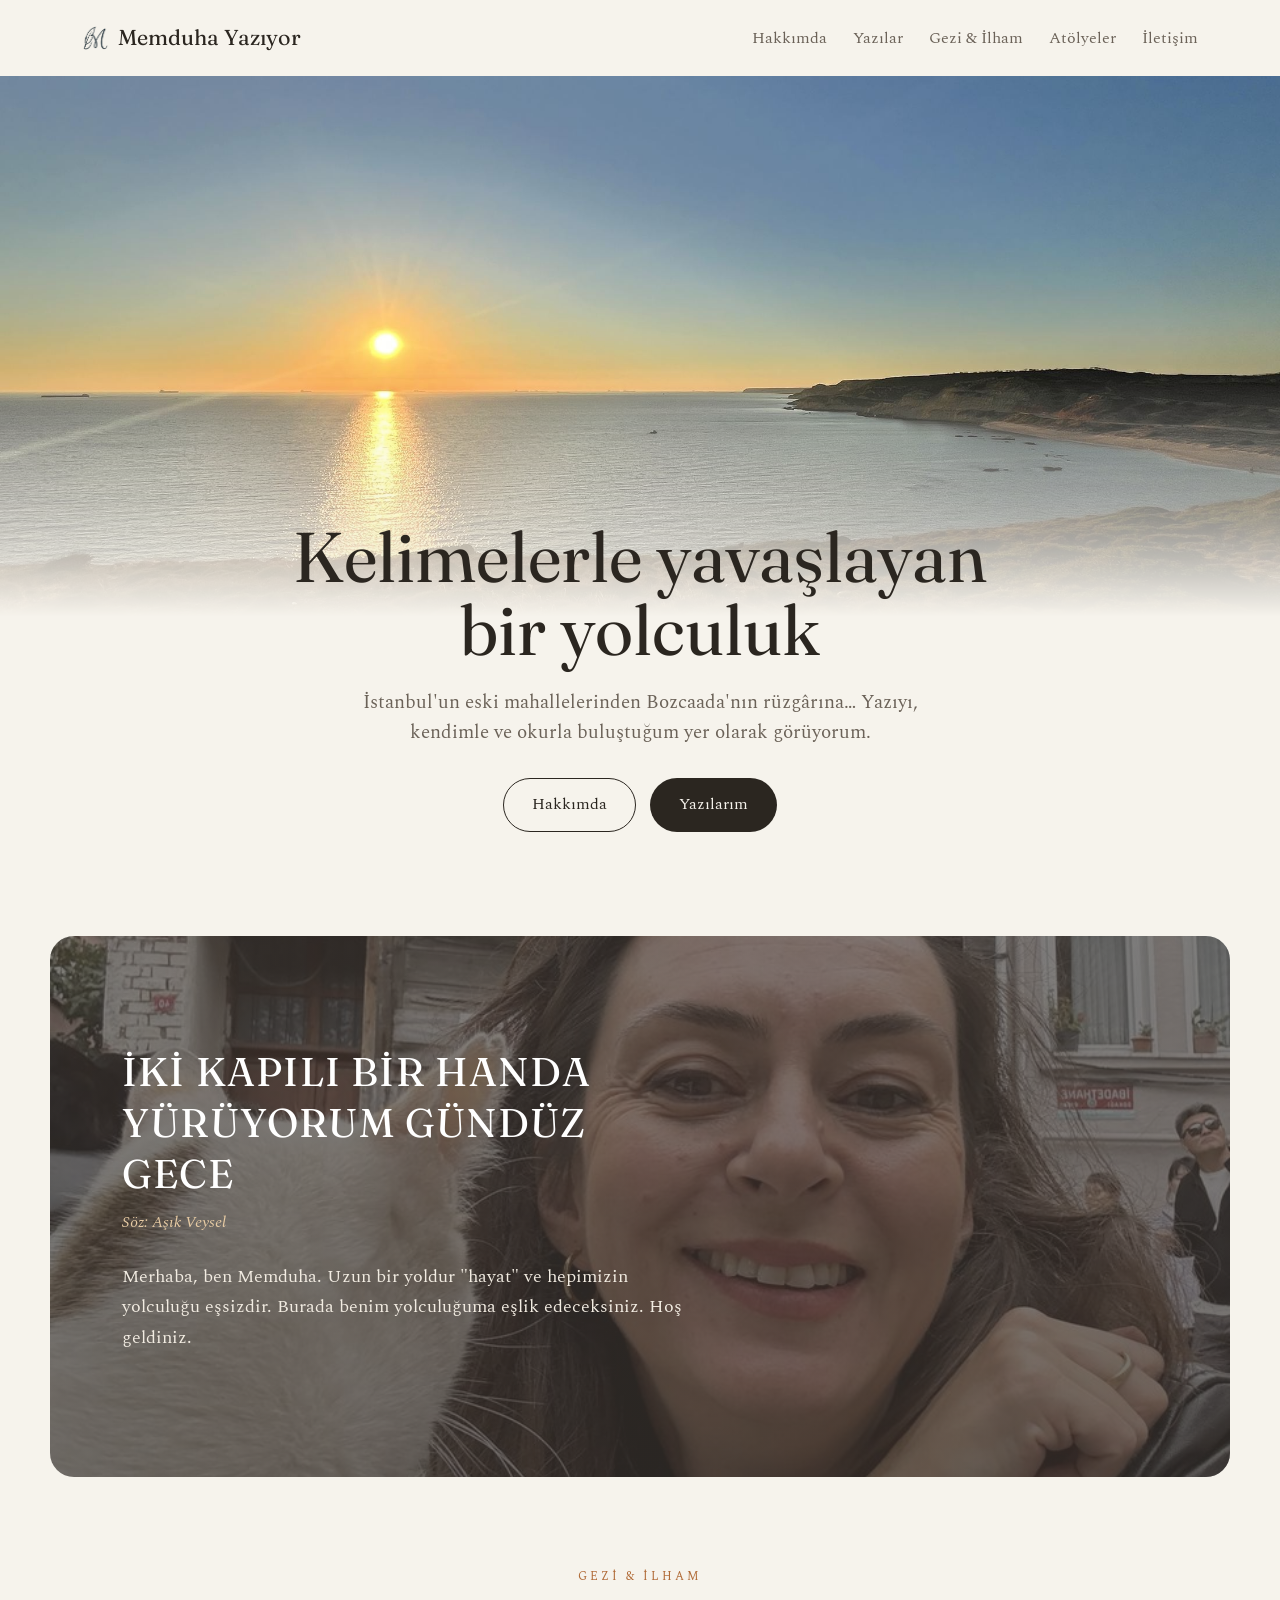
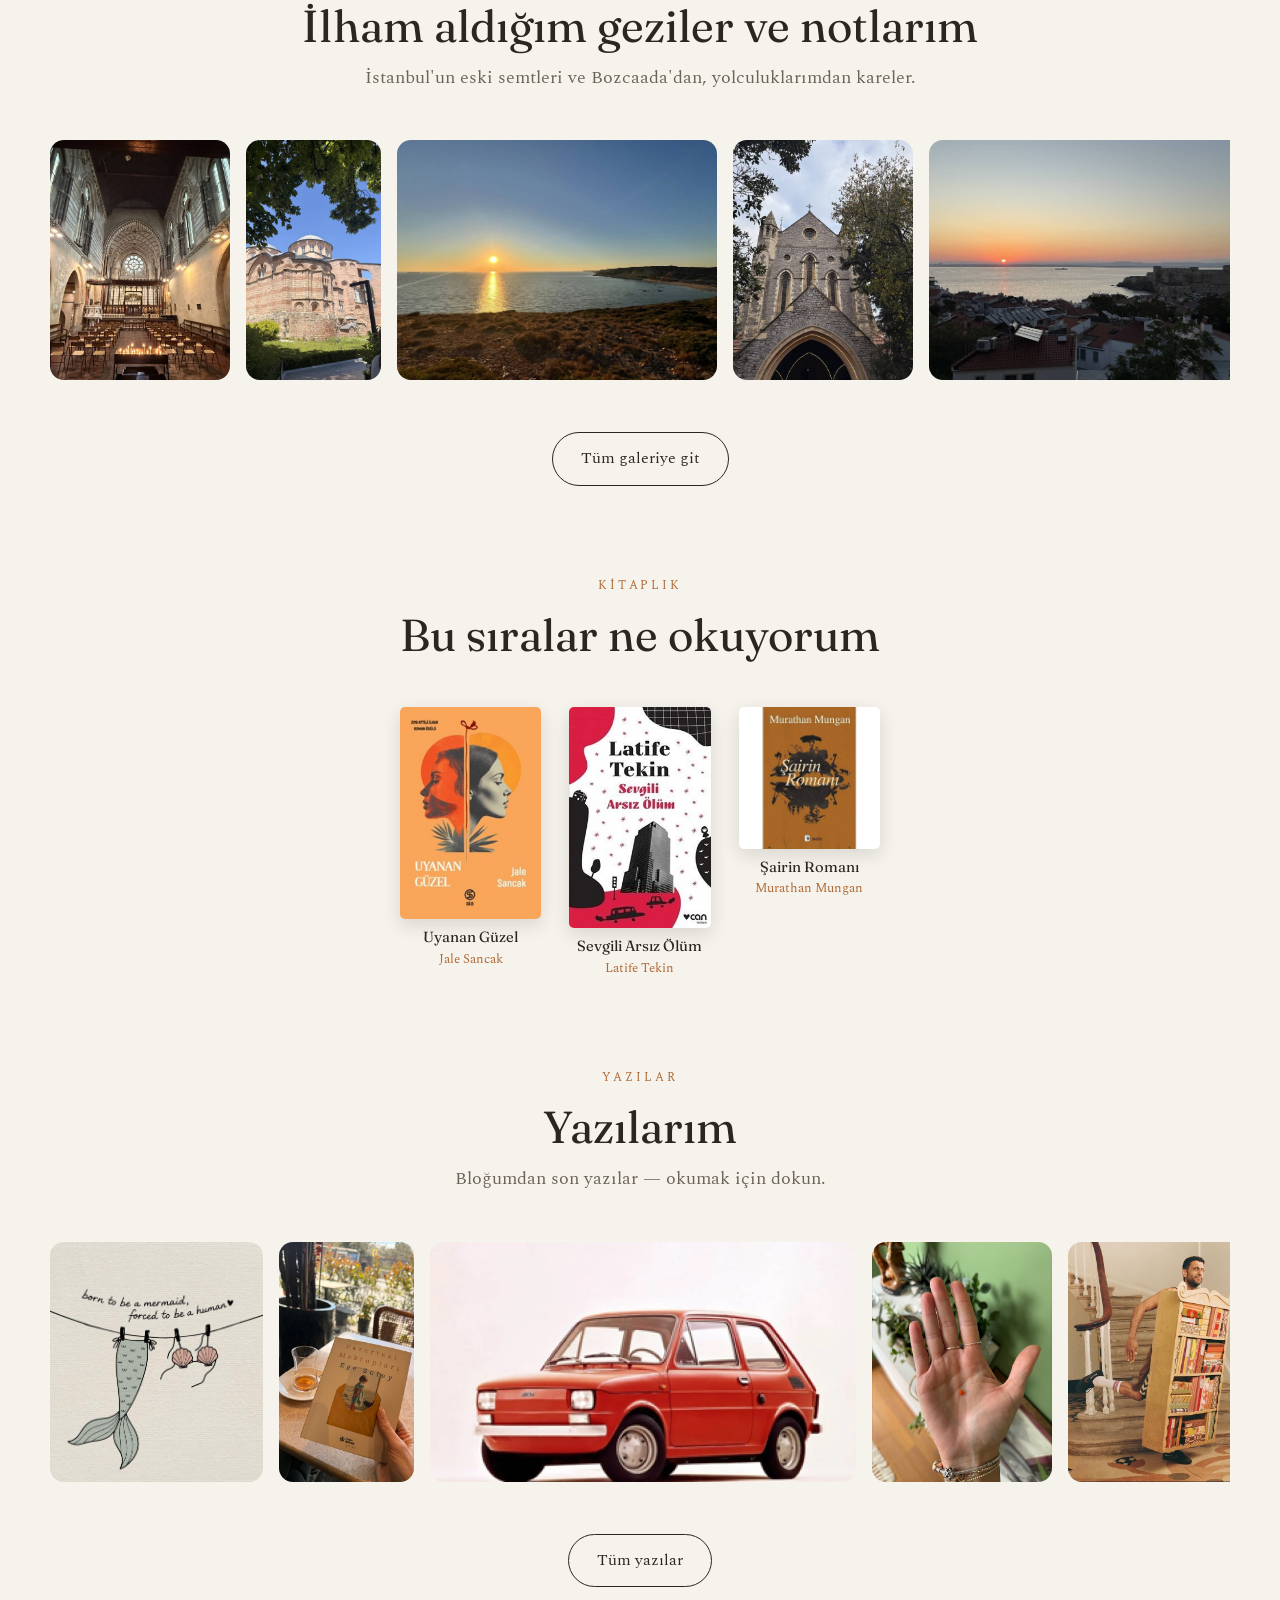
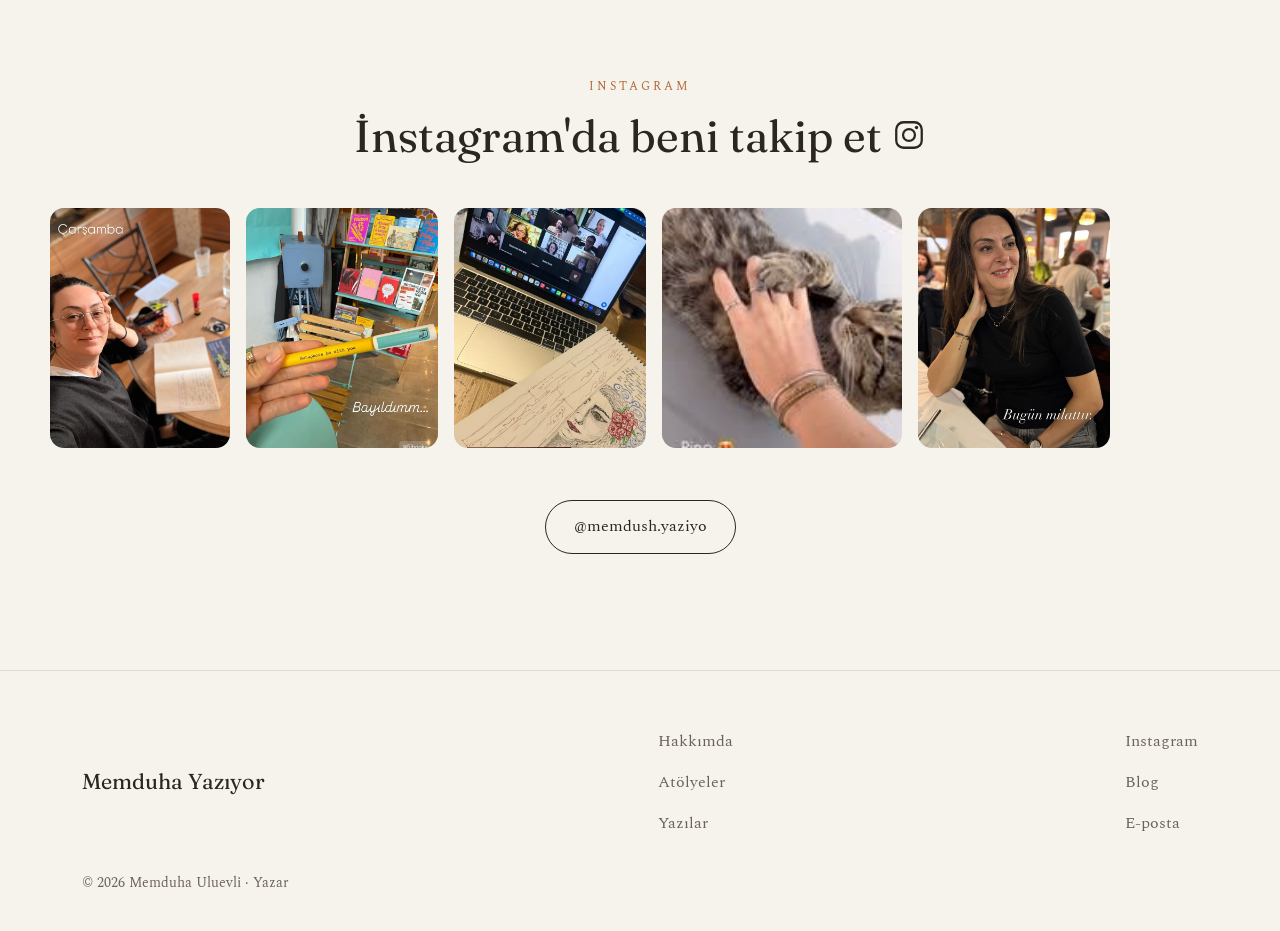
==== commit 2f9a8f15: "Kitaplar sekmesini kaldır: nav+footer'dan çıkar, kitaplarim.html sil, sitemap güncelle (Kaya ile Kar" ====
--- a/index.html
+++ b/index.html
@@ -58,7 +58,6 @@
         <li><a href="hakkimda.html">Hakkımda</a></li>
         <li><a href="yazilar.html">Yazılar</a></li>
         <li><a href="gezi.html">Gezi &amp; İlham</a></li>
-        <li><a href="kitaplarim.html">Kitaplar</a></li>
         <li><a href="atolyeler.html">Atölyeler</a></li>
         <li><a href="iletisim.html">İletişim</a></li>
       </ul>
@@ -180,7 +179,6 @@
         <a class="brand" href="index.html">Memduha Yazıyor</a>
         <ul class="f-links">
           <li><a href="hakkimda.html">Hakkımda</a></li>
-          <li><a href="kitaplarim.html">Kitaplar</a></li>
           <li><a href="atolyeler.html">Atölyeler</a></li>
           <li><a href="yazilar.html">Yazılar</a></li>
         </ul>
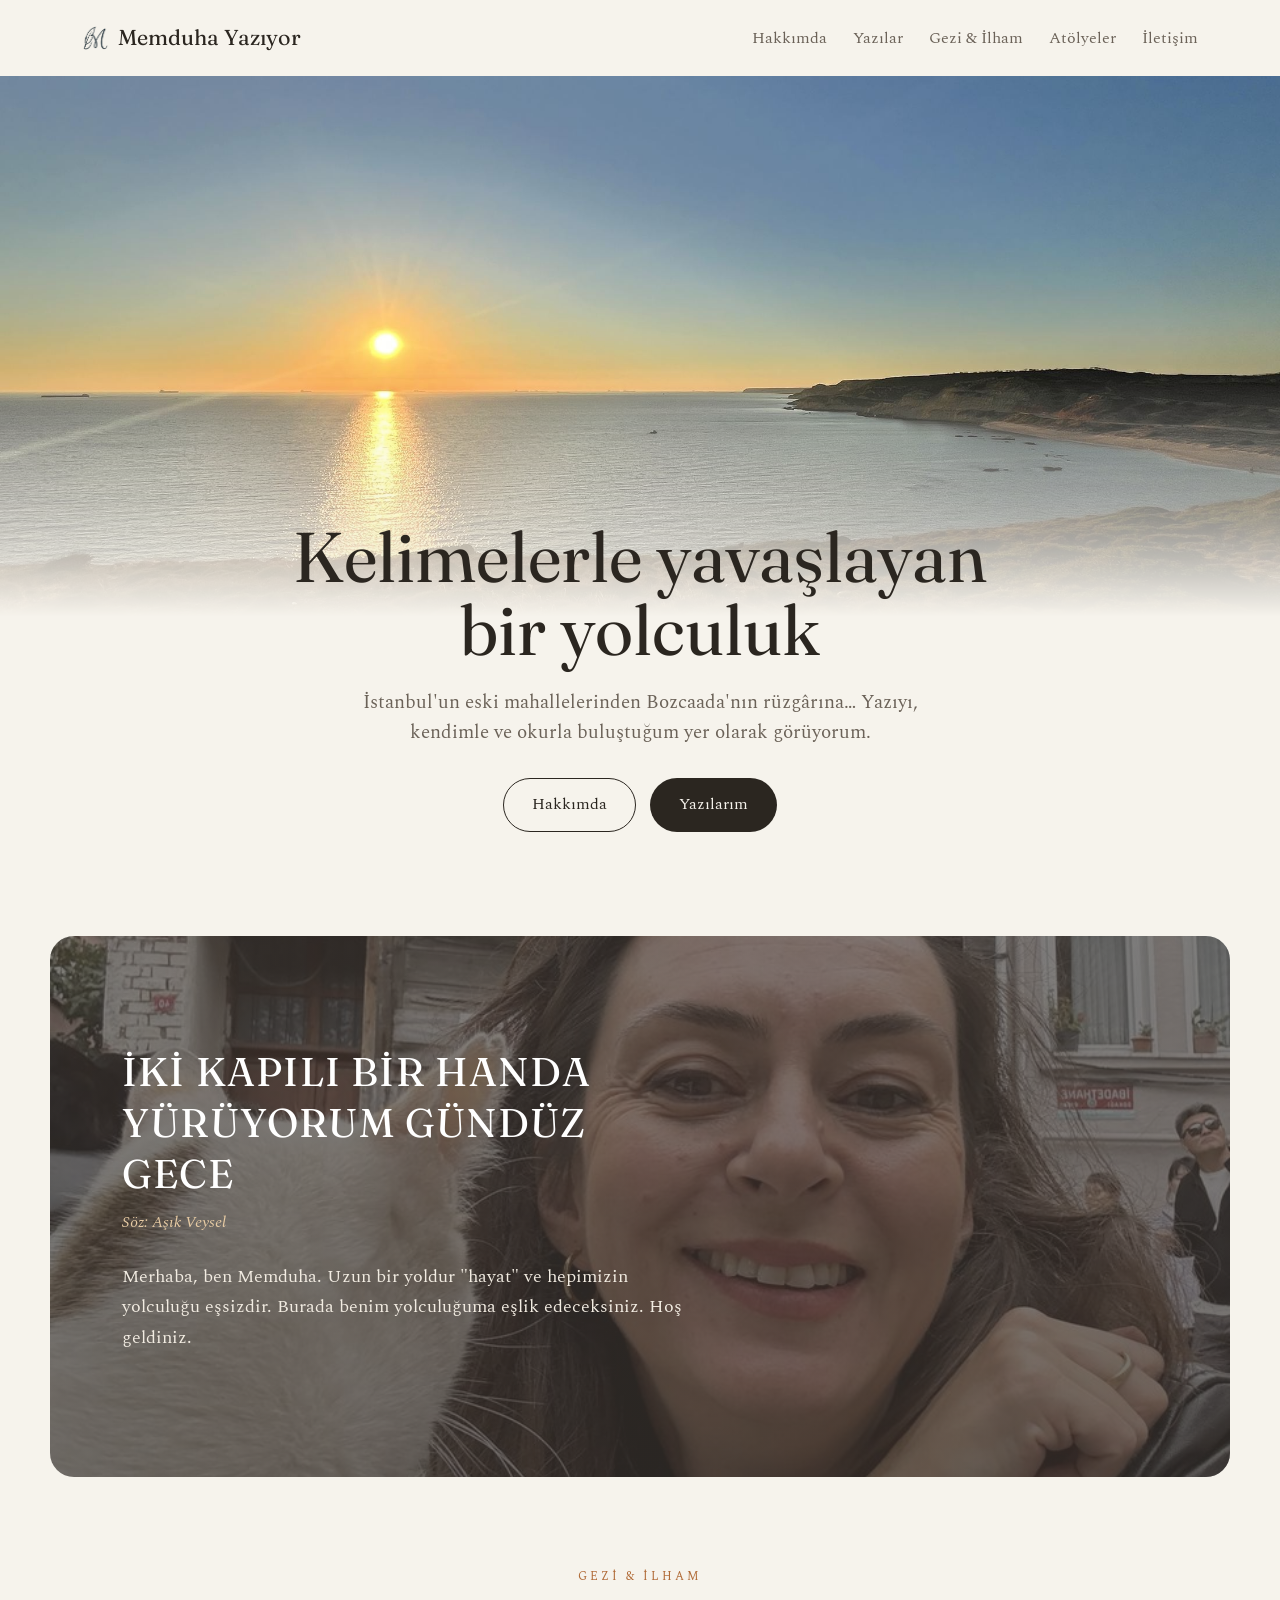
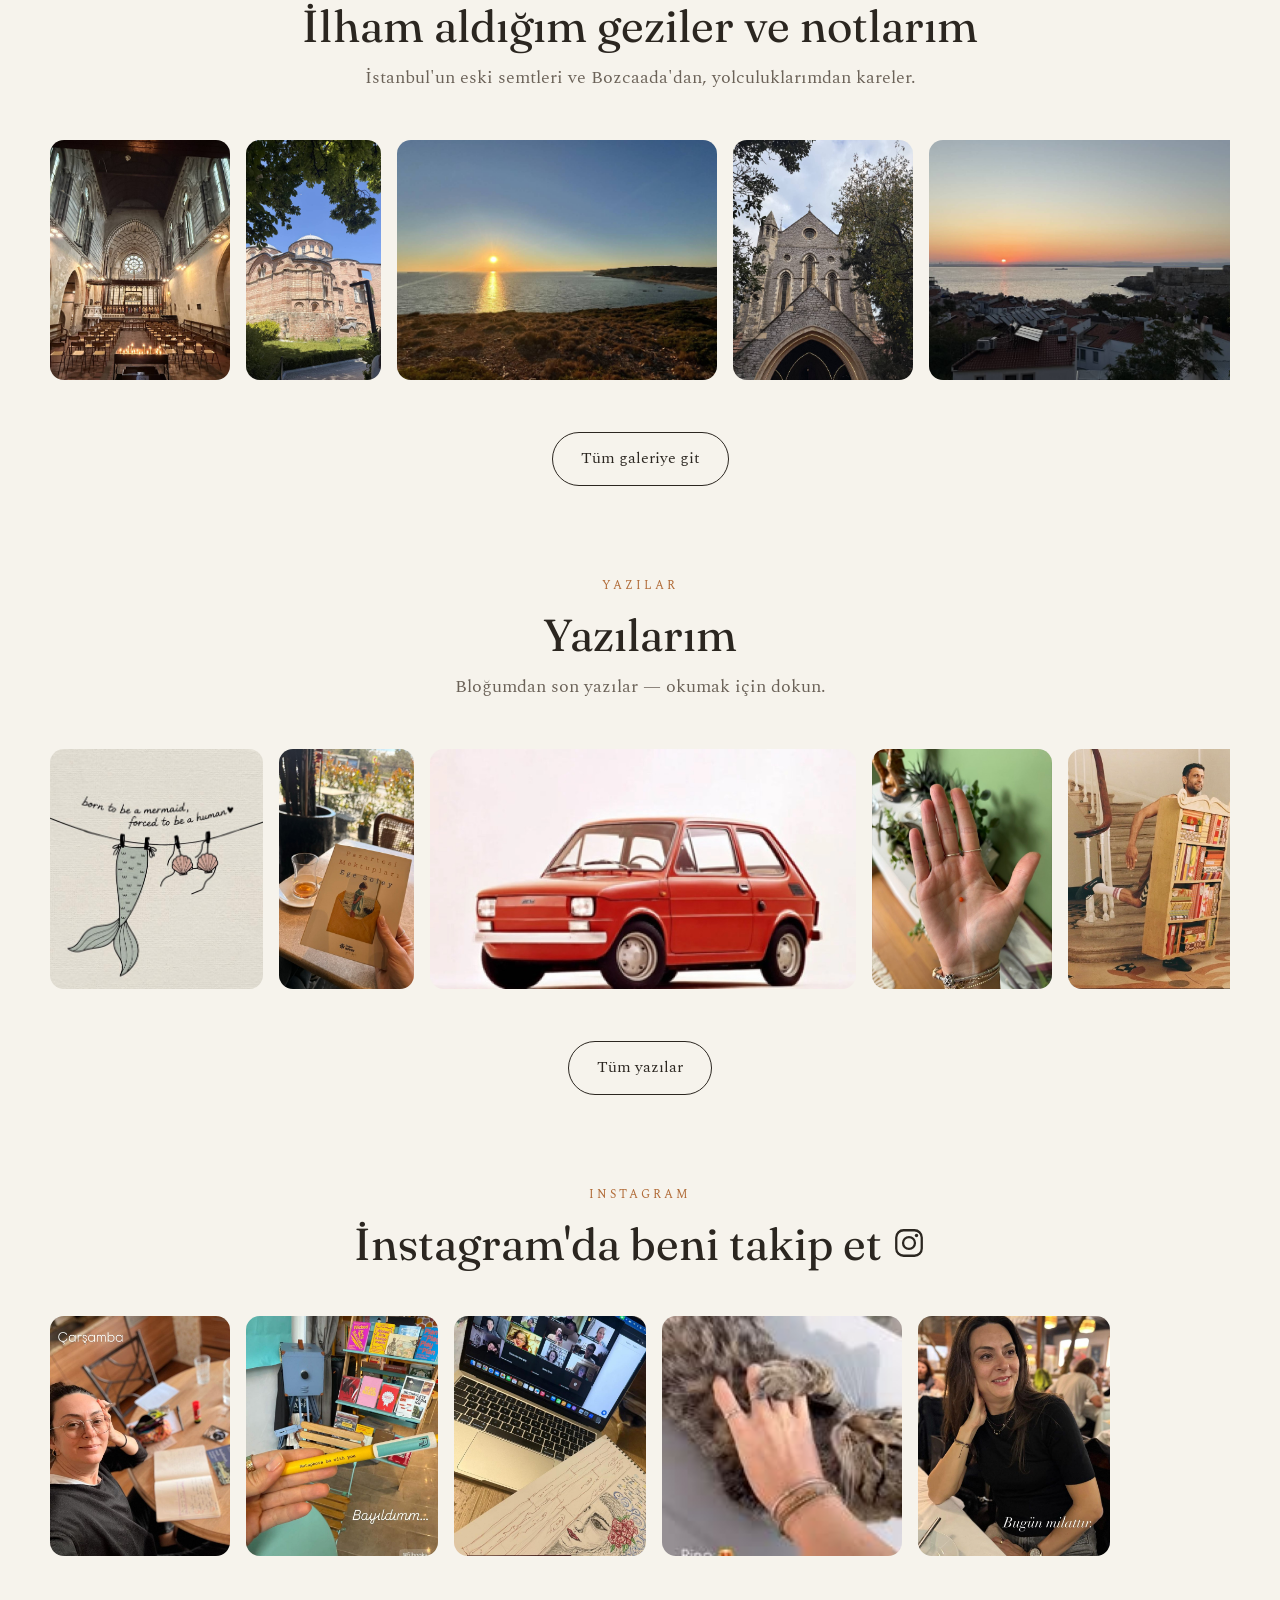
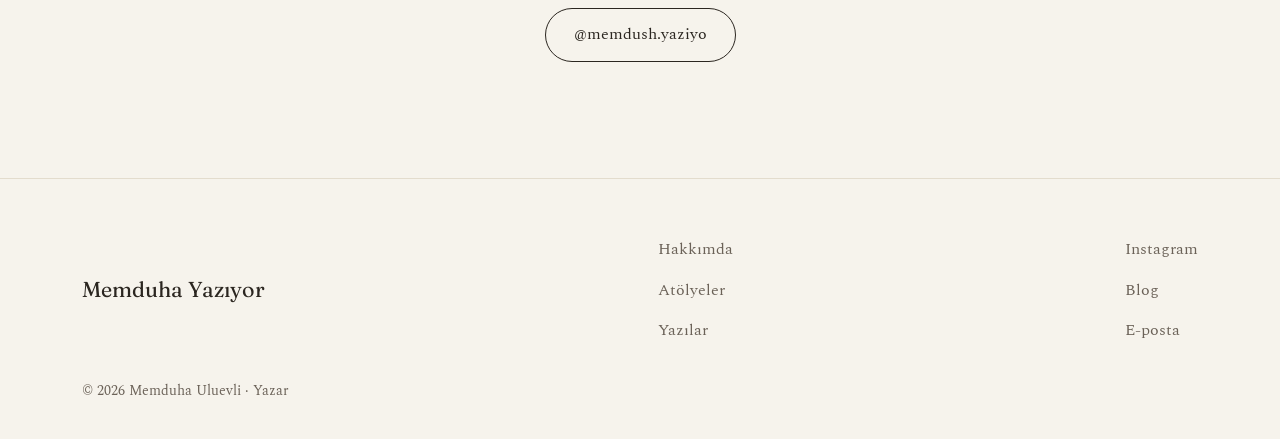
==== commit a6ca77d9: "Ana sayfadan 'Bu sıralar ne okuyorum' bölümünü kaldır" ====
--- a/index.html
+++ b/index.html
@@ -110,31 +110,6 @@
     <div class="shelf-foot"><a class="btn btn-ghost" href="gezi.html">Tüm galeriye git</a></div>
   </section>
 
-  <!-- BU SIRALAR NE OKUYORUM -->
-  <section class="container sec" style="padding-top:0;">
-    <div class="sec-head">
-      <span class="tag">Kitaplık</span>
-      <h2>Bu sıralar ne okuyorum</h2>
-    </div>
-    <div class="reading">
-      <div class="bk">
-        <img src="img/books/okuyorum-uyanan-guzel.jpg" alt="Uyanan Güzel kapağı" loading="lazy" />
-        <div class="t">Uyanan Güzel</div>
-        <div class="a">Jale Sancak</div>
-      </div>
-      <div class="bk">
-        <img src="img/books/okuyorum-sevgili-arsiz-olum.jpg" alt="Sevgili Arsız Ölüm kapağı" loading="lazy" />
-        <div class="t">Sevgili Arsız Ölüm</div>
-        <div class="a">Latife Tekin</div>
-      </div>
-      <div class="bk">
-        <img src="img/books/okuyorum-sairin-romani.jpg" alt="Şairin Romanı kapağı" loading="lazy" />
-        <div class="t">Şairin Romanı</div>
-        <div class="a">Murathan Mungan</div>
-      </div>
-    </div>
-  </section>
-
   <!-- YAZILARIM -->
   <section class="container sec" style="padding-top:0;">
     <div class="sec-head">
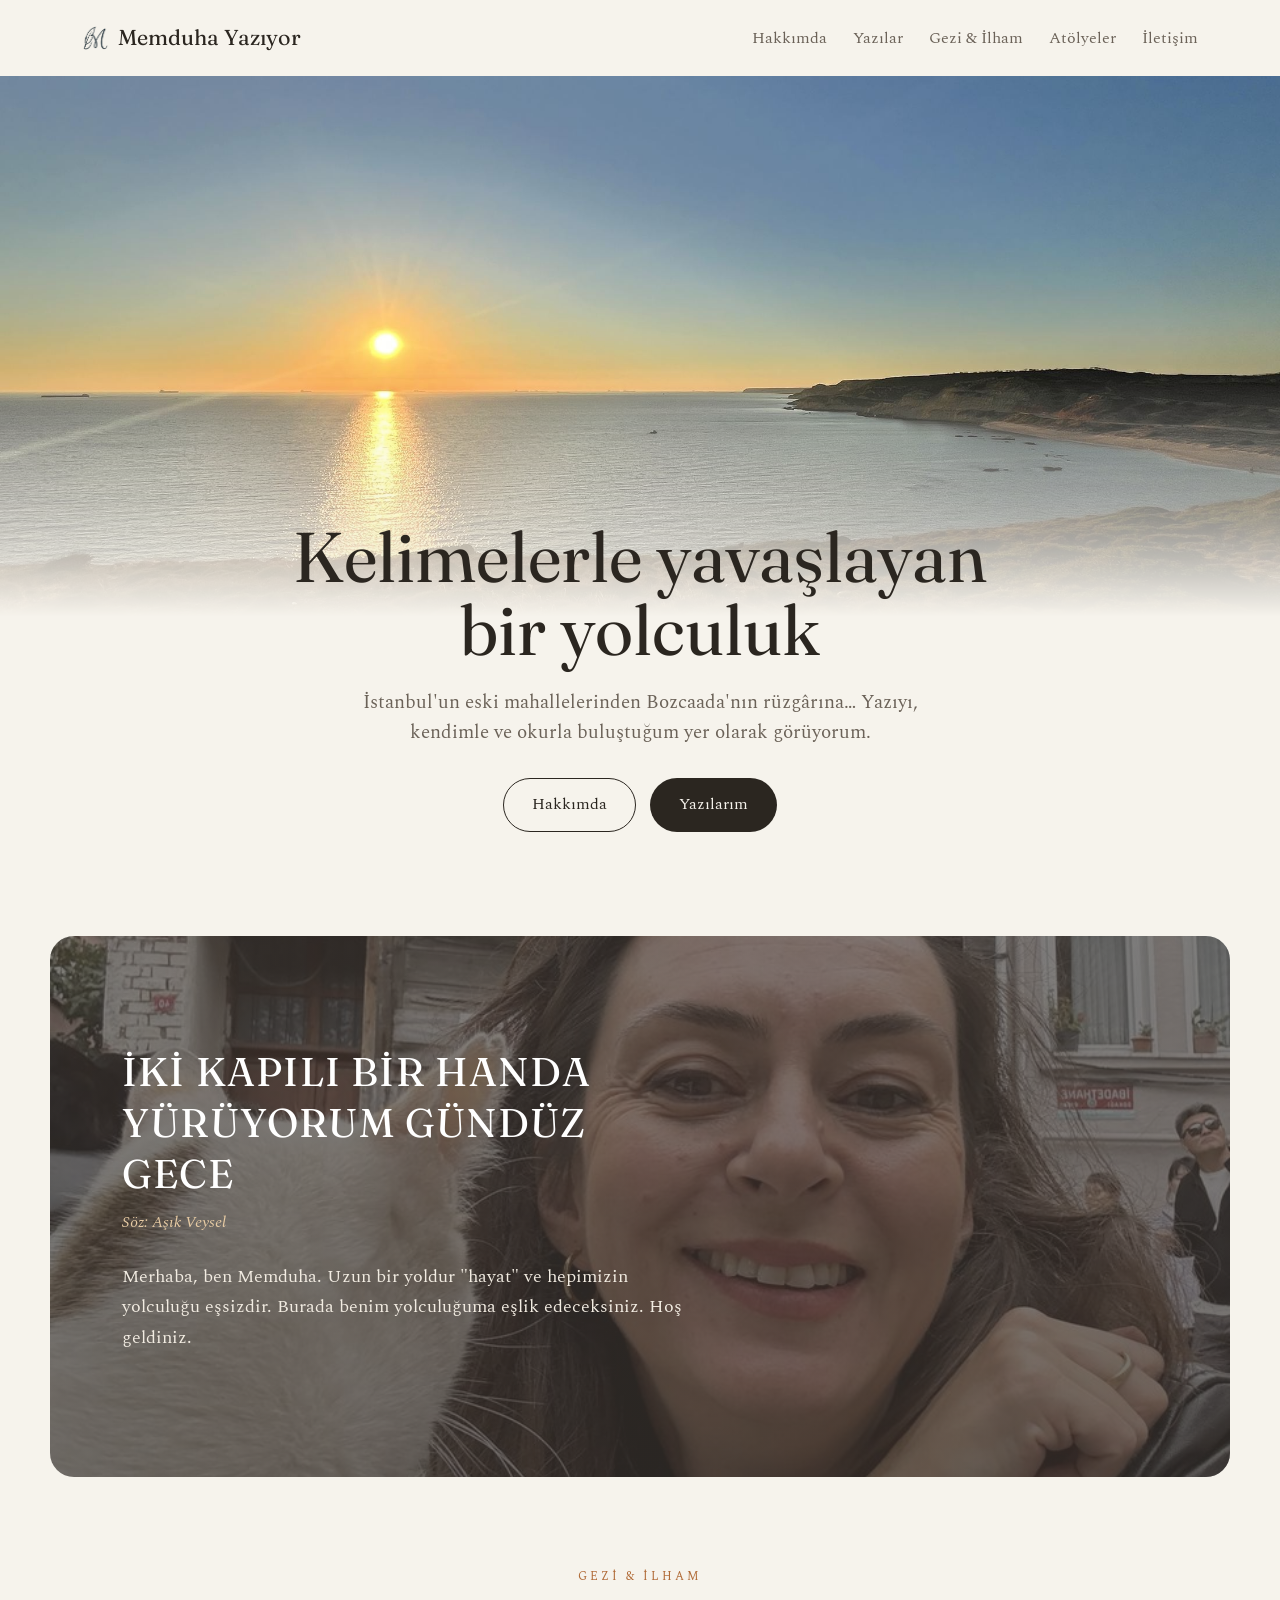
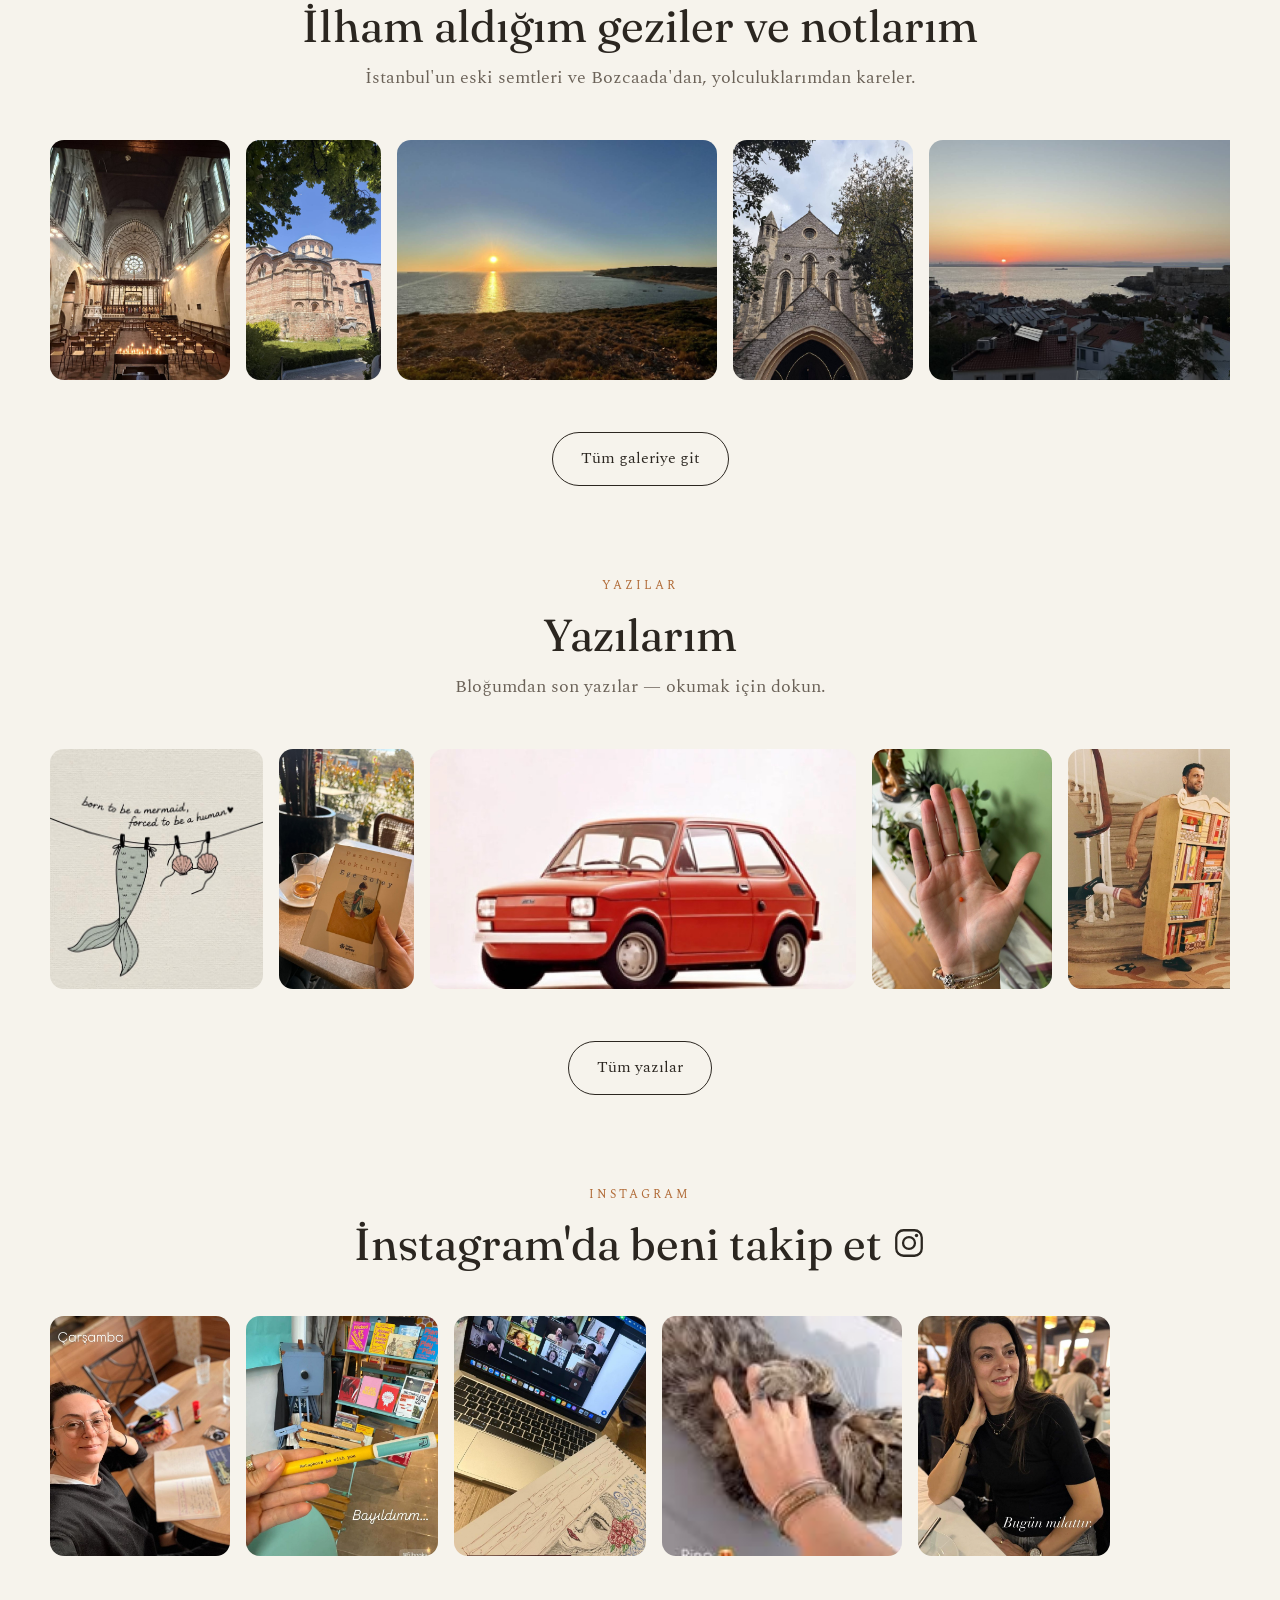
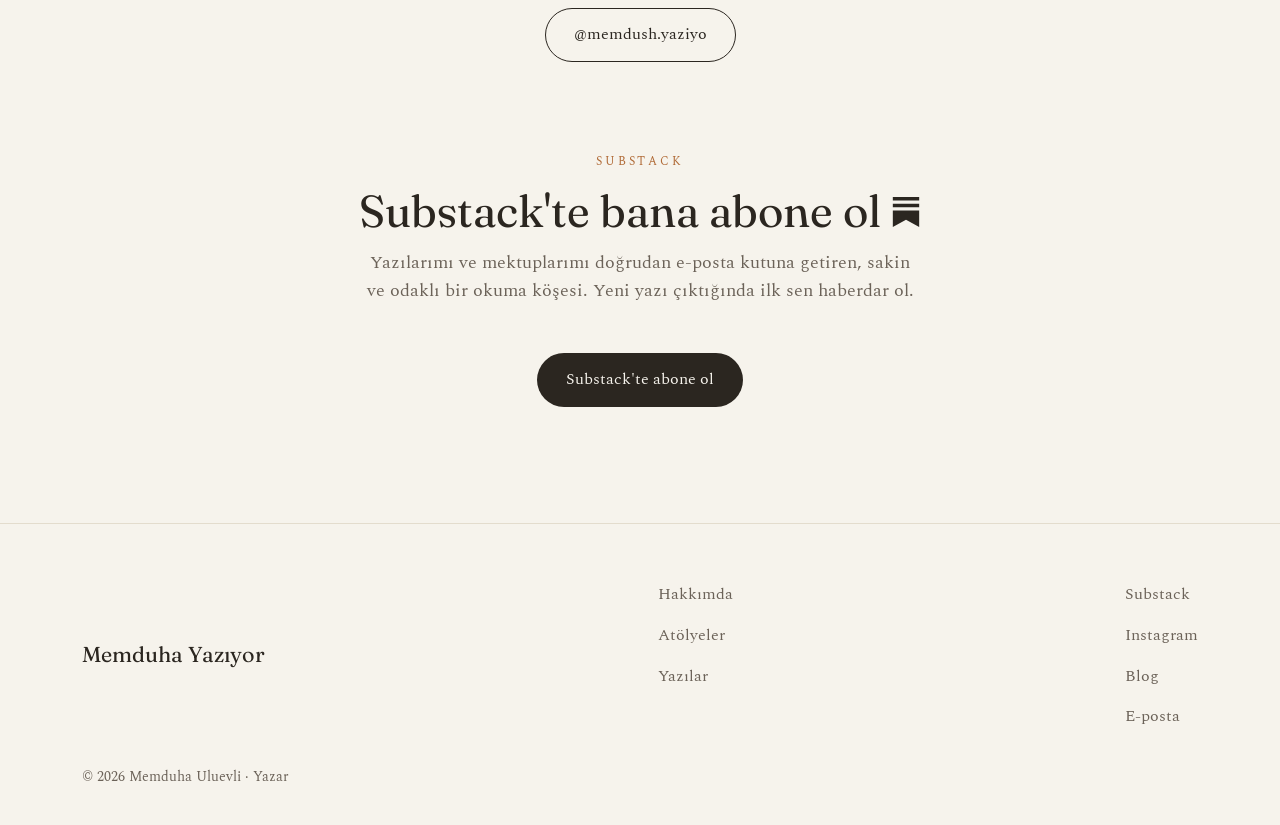
==== commit d64a7171: "Ana sayfaya Substack bölümü ekle (Instagram altına), footer + JSON-LD sameAs güncelle" ====
--- a/index.html
+++ b/index.html
@@ -34,6 +34,7 @@
   "description": "Yazı atölyeleri düzenleyen, İstanbul ve Bozcaada'dan ilham alan yazar.",
   "image": "https://memduhayaziyor.com/img/og-image.jpg",
   "sameAs": [
+    "https://substack.com/@memdush",
     "https://www.instagram.com/memdush.yaziyo/",
     "https://memduhauluevli.blogspot.com"
   ]
@@ -147,6 +148,20 @@
     <div class="shelf-foot"><a class="btn btn-ghost" href="https://www.instagram.com/memdush.yaziyo/" target="_blank" rel="noopener">@memdush.yaziyo</a></div>
   </section>
 
+  <!-- SUBSTACK -->
+  <section class="container sec" style="padding-top:0;">
+    <div class="sec-head">
+      <span class="tag">Substack</span>
+      <h2 class="ig-head">Substack'te bana abone ol
+        <a href="https://substack.com/@memdush" target="_blank" rel="noopener" aria-label="Substack'te abone ol" class="ig-logo">
+          <svg viewBox="0 0 24 24" width="30" height="30" fill="currentColor"><path d="M22.539 8.242H1.46V5.406h21.08v2.836zM1.46 10.812V24L12 18.11 22.54 24V10.812H1.46zM22.54 0H1.46v2.836h21.08V0z"/></svg>
+        </a>
+      </h2>
+      <p>Yazılarımı ve mektuplarımı doğrudan e-posta kutuna getiren, sakin ve odaklı bir okuma köşesi. Yeni yazı çıktığında ilk sen haberdar ol.</p>
+    </div>
+    <div class="shelf-foot"><a class="btn btn-fill" href="https://substack.com/@memdush" target="_blank" rel="noopener">Substack'te abone ol</a></div>
+  </section>
+
   <!-- FOOTER -->
   <footer class="footer">
     <div class="container">
@@ -158,6 +173,7 @@
           <li><a href="yazilar.html">Yazılar</a></li>
         </ul>
         <ul class="f-links">
+          <li><a href="https://substack.com/@memdush" target="_blank" rel="noopener">Substack</a></li>
           <li><a href="https://www.instagram.com/memdush.yaziyo/" target="_blank" rel="noopener">Instagram</a></li>
           <li><a href="https://memduhauluevli.blogspot.com" target="_blank" rel="noopener">Blog</a></li>
           <li><a href="mailto:memduhauluevli@gmail.com">E-posta</a></li>
